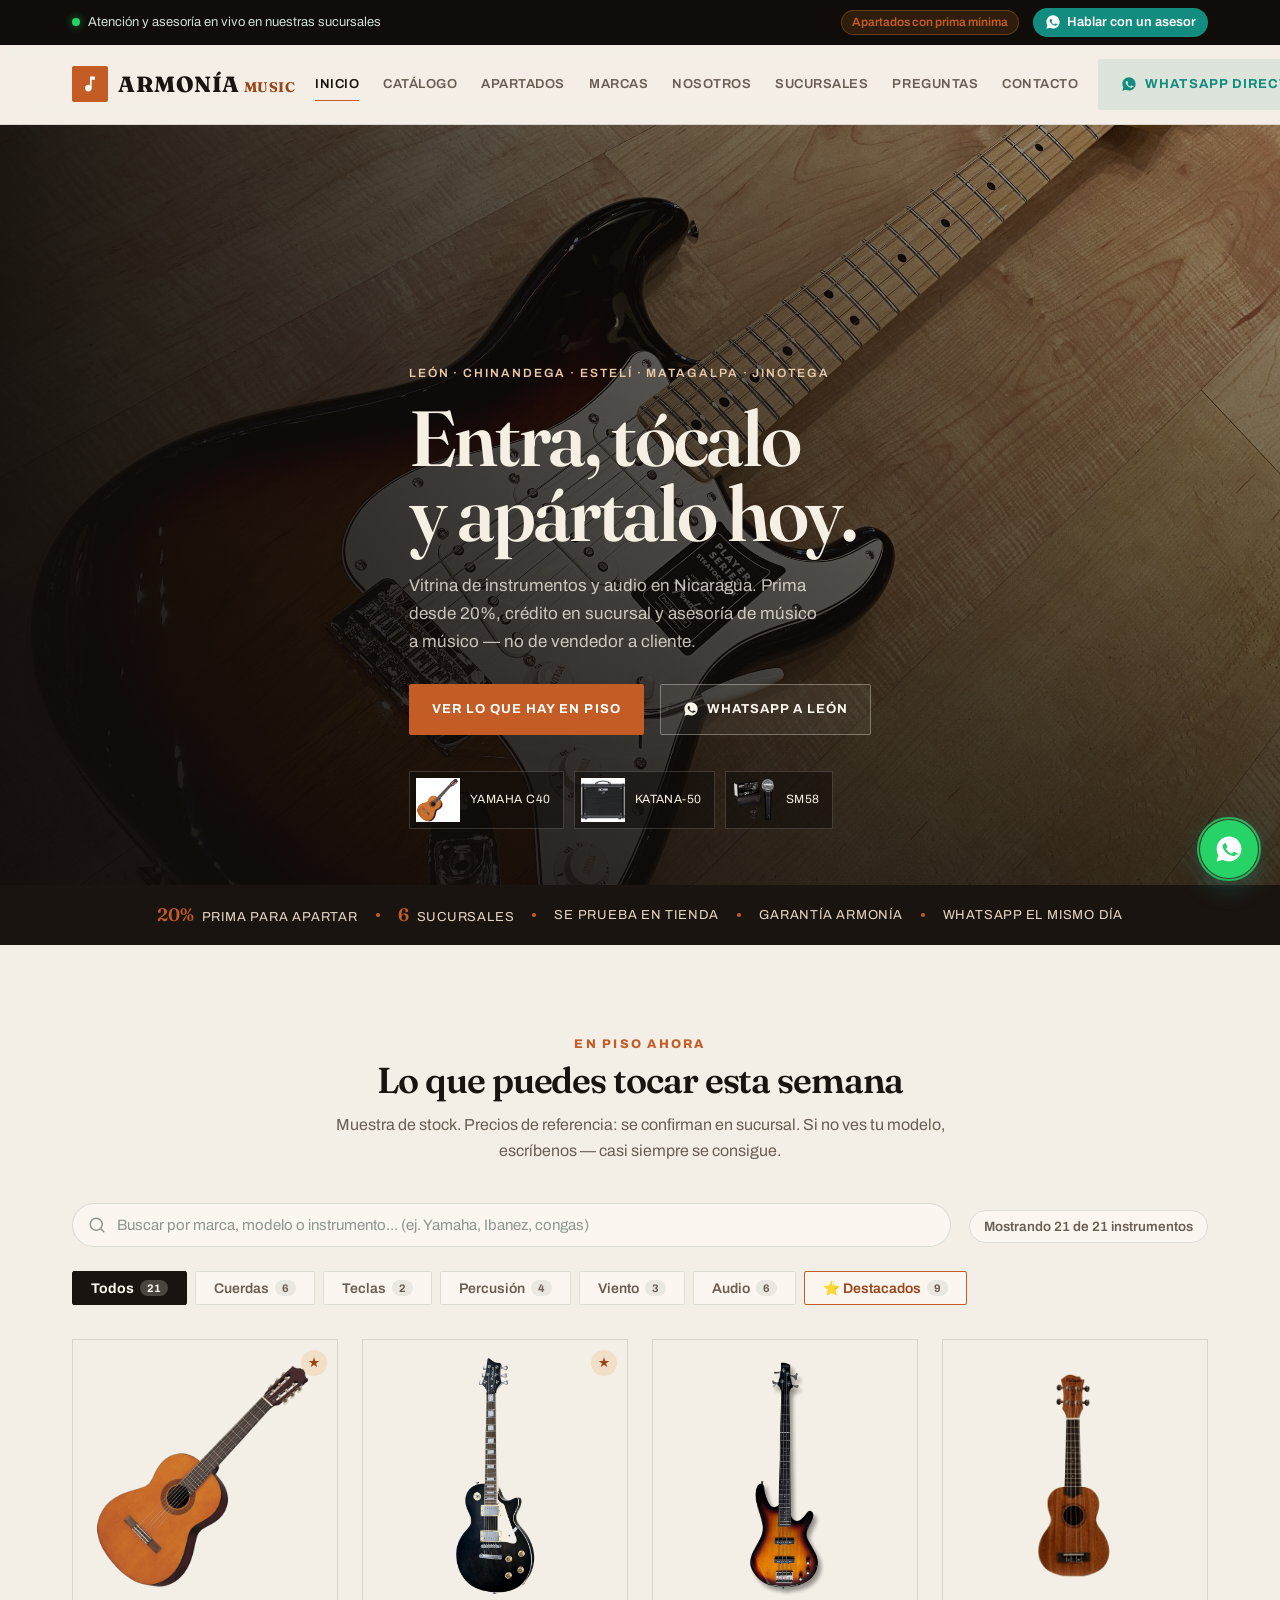
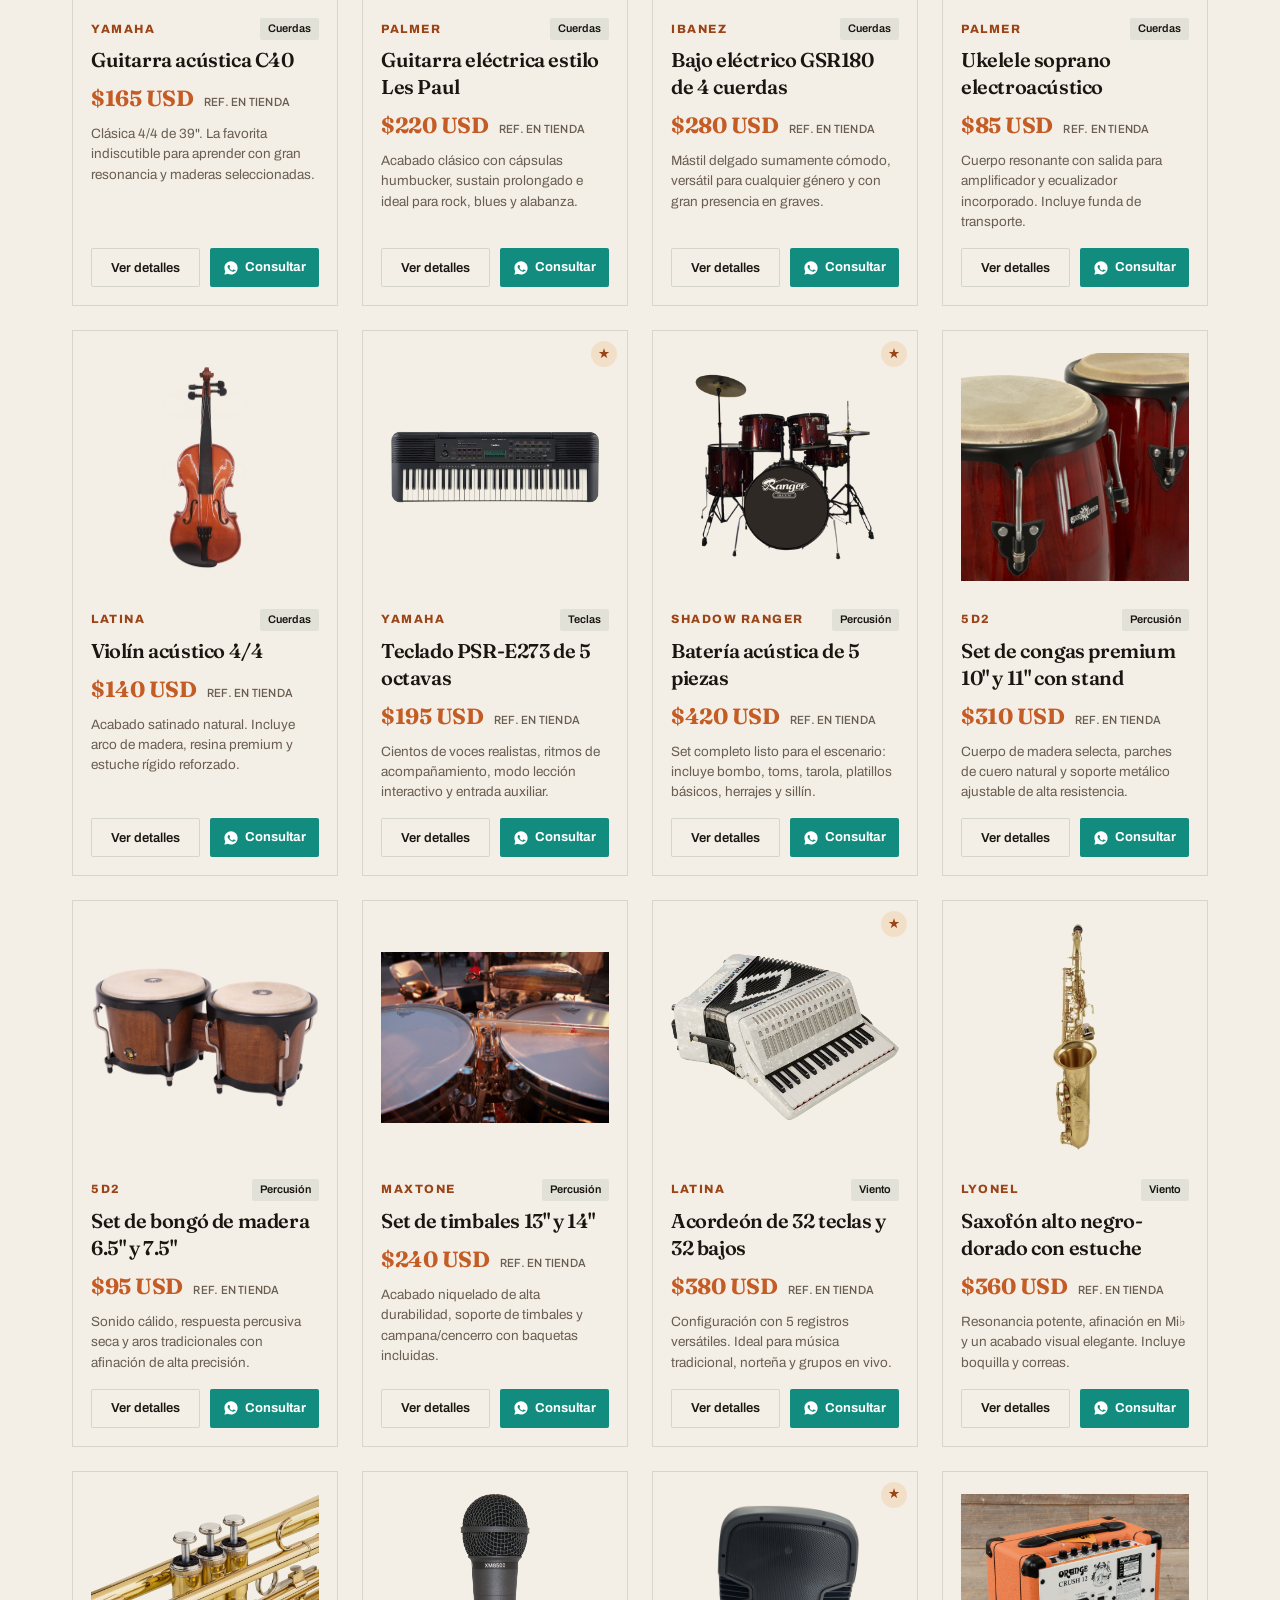
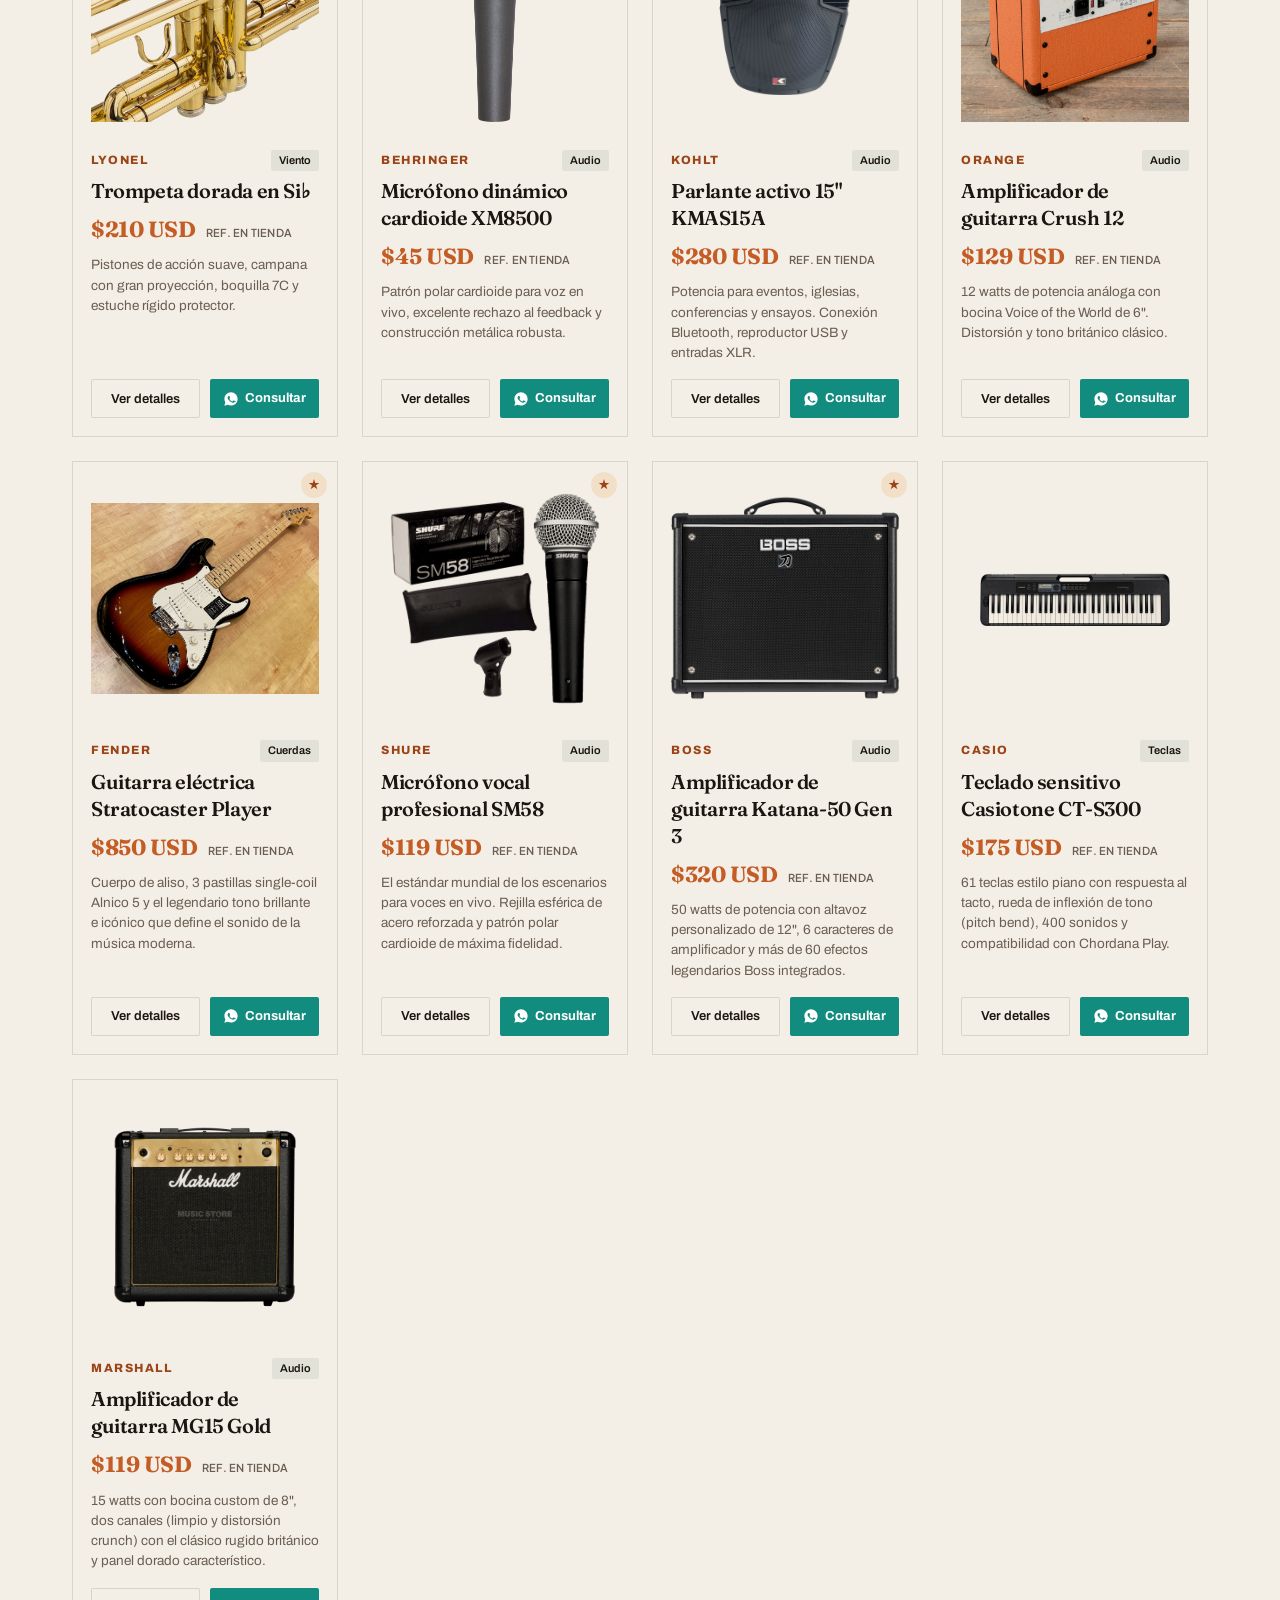
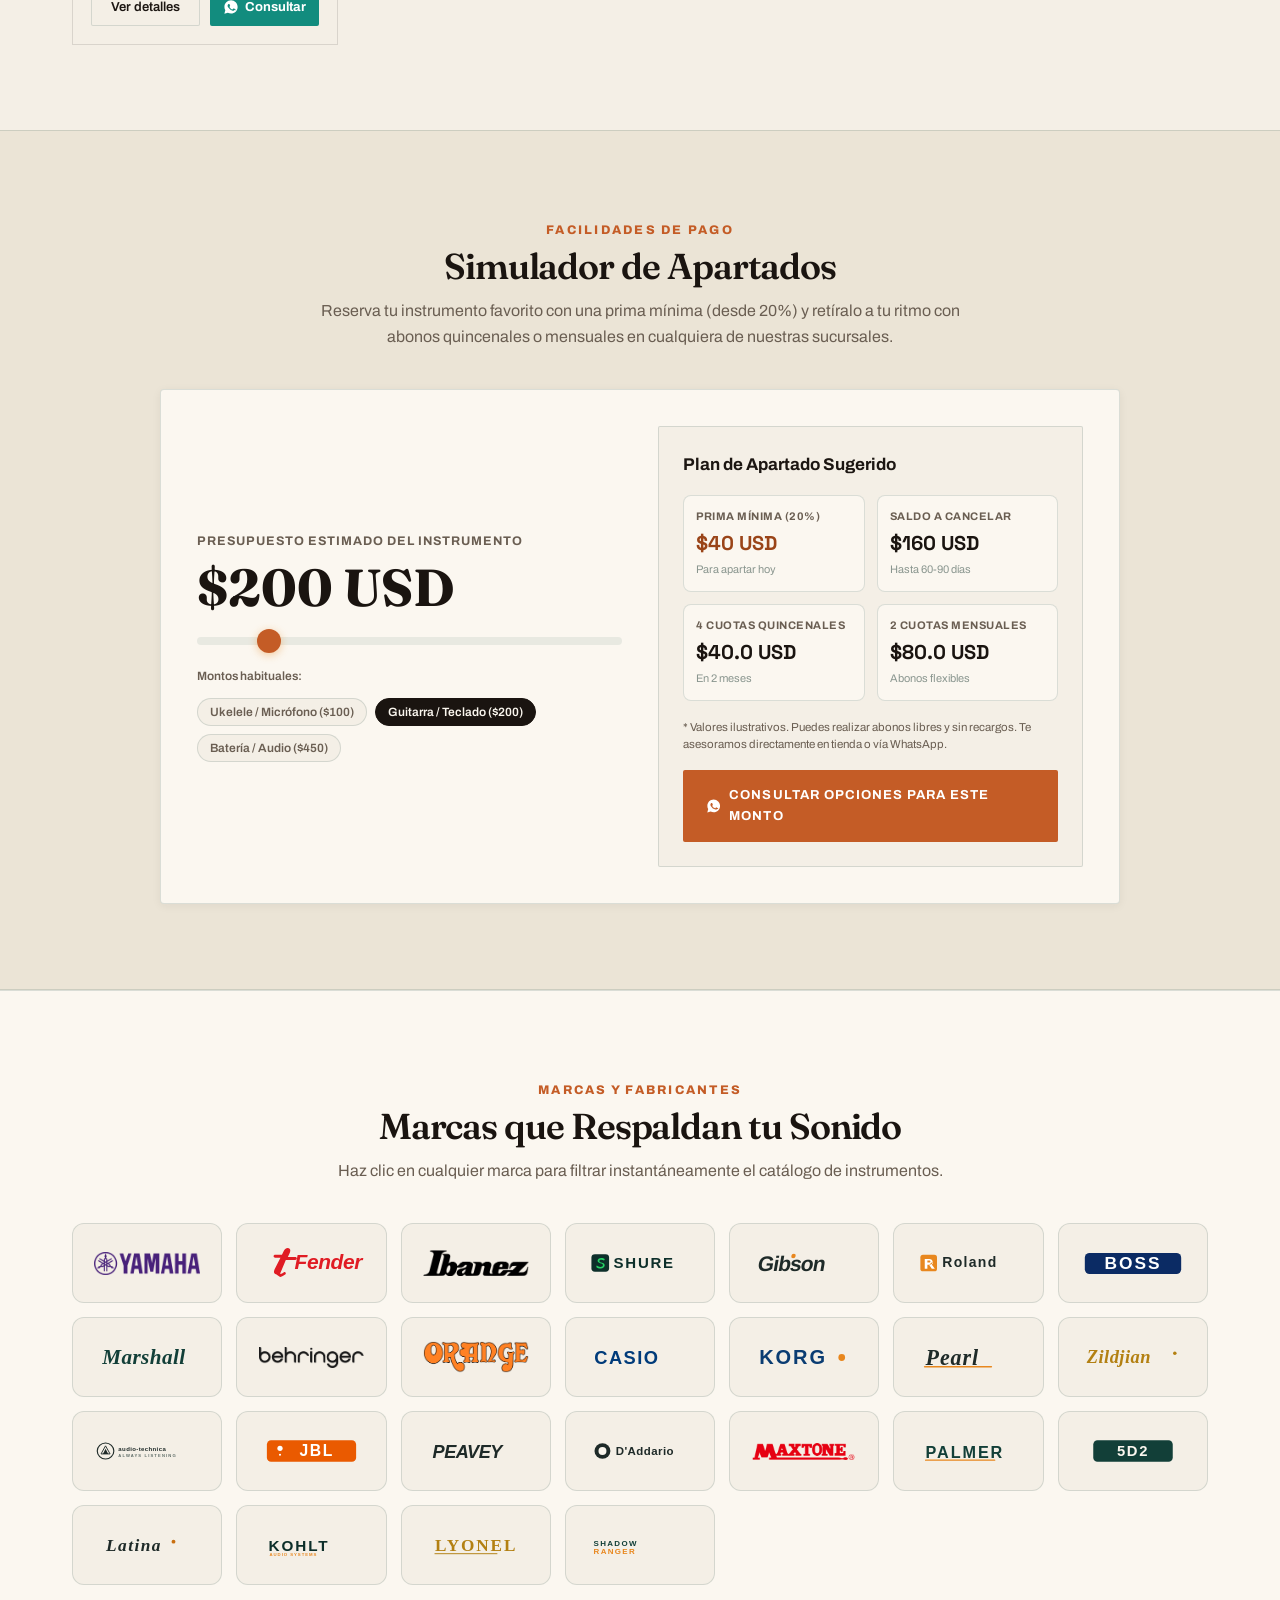
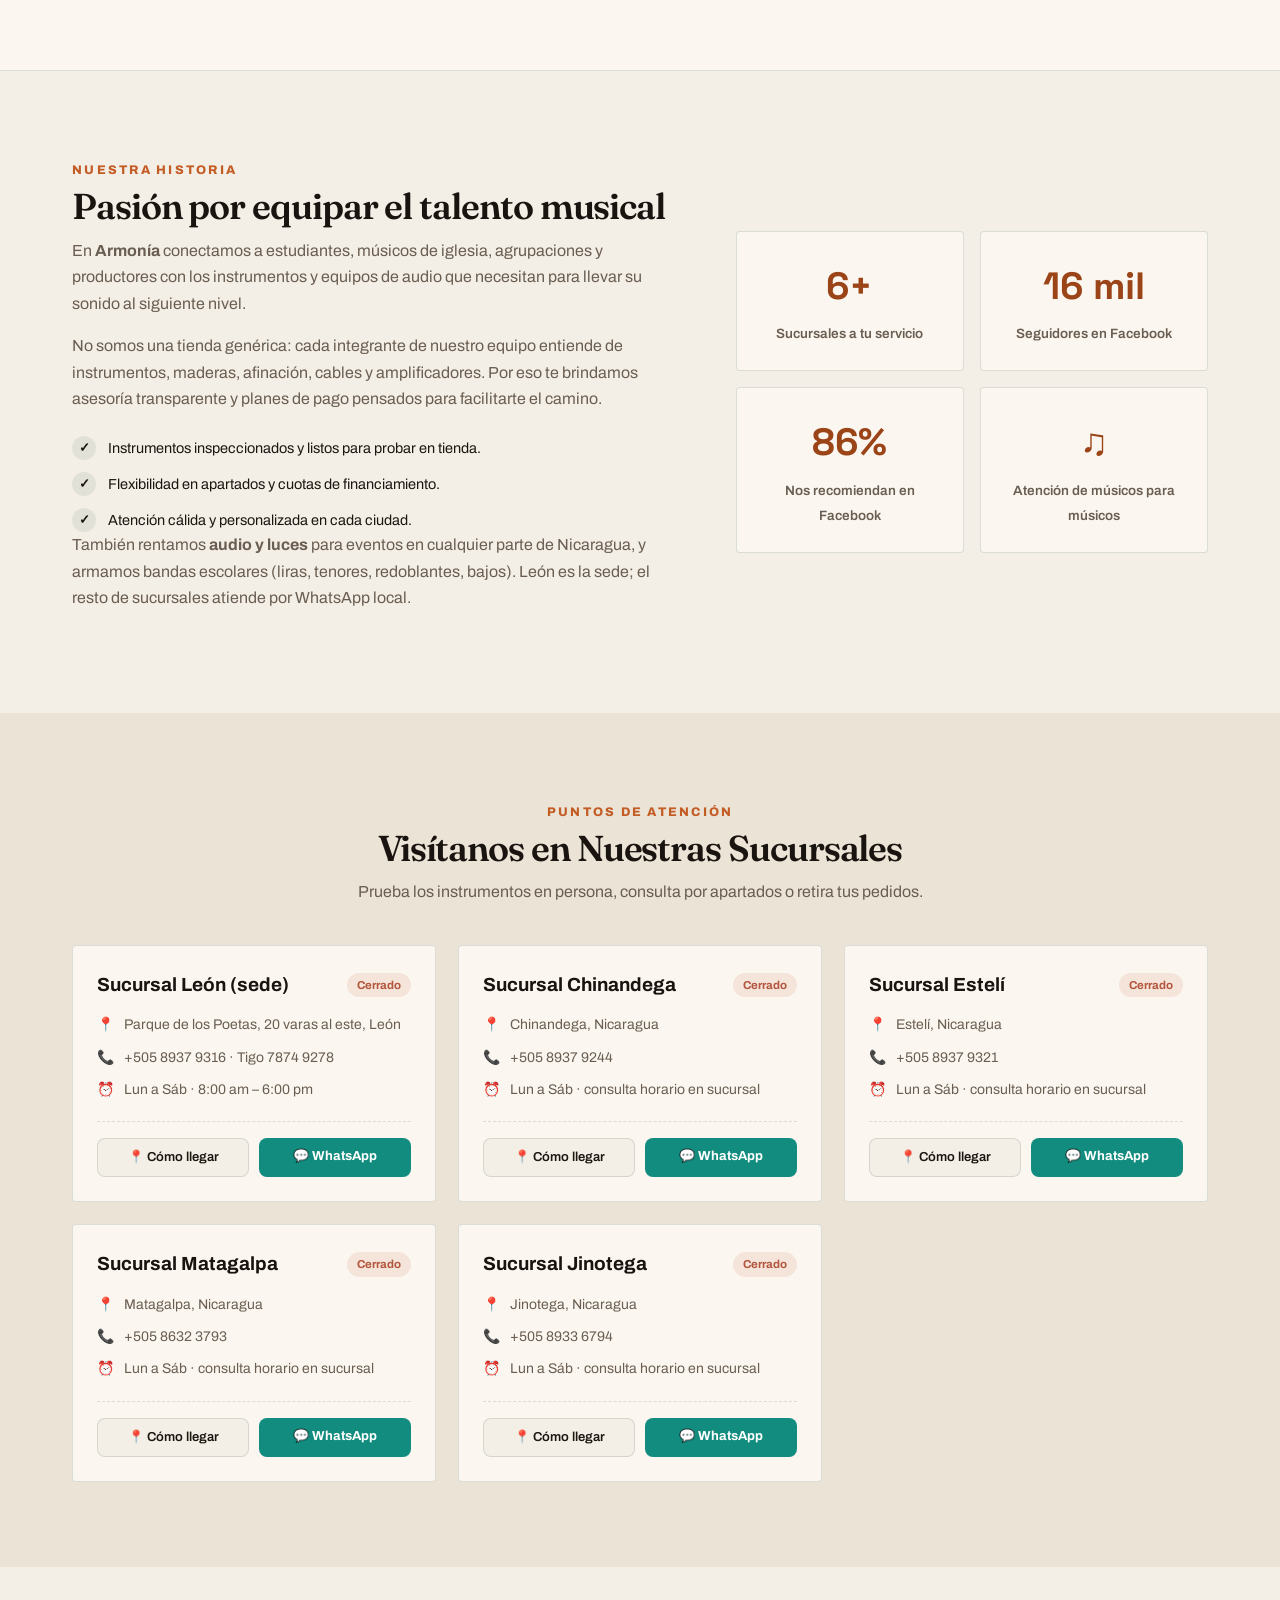
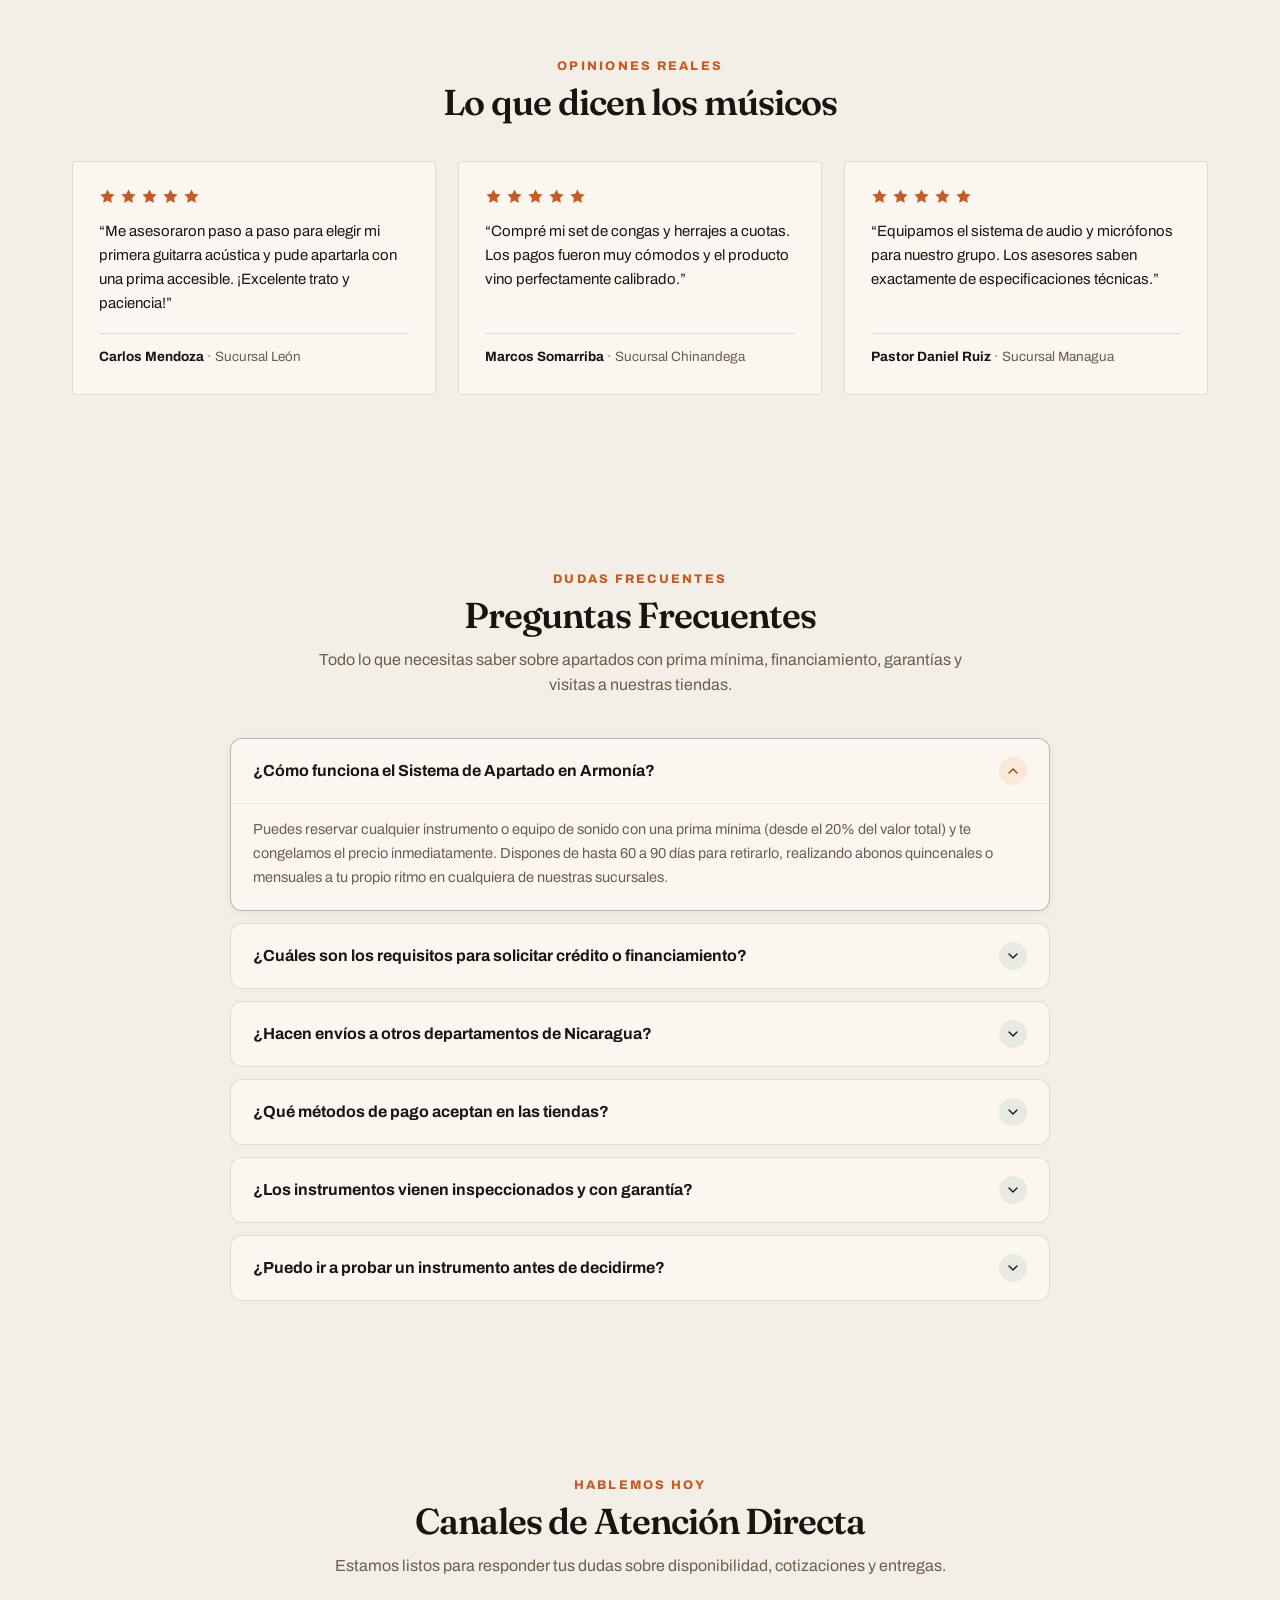
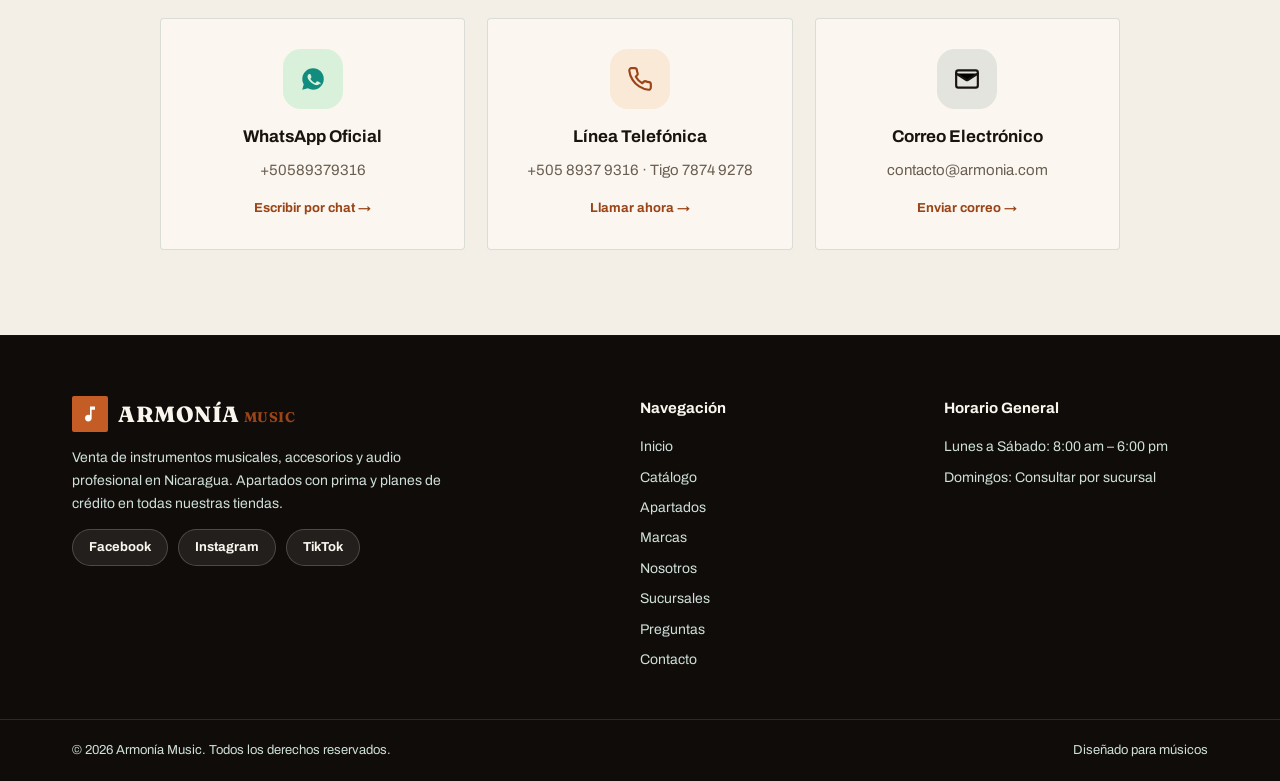
==== index-live-patched.html @ 9e787b52 "Add files via upload" ====
<!doctype html>
<html lang="es">
    <head>
        <meta charset="UTF-8" />
        <meta name="viewport" content="width=device-width, initial-scale=1.0" />
        <title>Armonía — Instrumentos Musicales & Audio Profesional</title>
        <meta
            name="description"
            content="Guitarras, bajos, teclados, percusión, viento y audio profesional en Nicaragua. Sistema de apartado con prima mínima y crédito en todas nuestras sucursales."
        />
        <meta property="og:title" content="Armonía — Instrumentos Musicales" />
        <meta
            property="og:description"
            content="Explora nuestro catálogo de instrumentos musicales. Visítanos en nuestras sucursales o consulta por WhatsApp."
        />
        <meta property="og:type" content="website" />
        <link rel="canonical" href="https://armoniamusic.github.io/armonia-web/" />
        <meta property="og:url" content="https://armoniamusic.github.io/armonia-web/" />
        <meta property="og:image" content="https://armoniamusic.github.io/armonia-web/fotos/og-armonia.jpg" />
        <meta name="twitter:card" content="summary_large_image" />
        <meta name="twitter:image" content="https://armoniamusic.github.io/armonia-web/fotos/og-armonia.jpg" />
        <script type="application/ld+json">
        {
            "@context": "https://schema.org",
            "@type": "MusicStore",
            "name": "Armonía Music",
            "description": "Instrumentos musicales y audio profesional en Nicaragua. Sistema de apartado con prima mínima y crédito en todas nuestras sucursales.",
            "telephone": "+505 8937 9316",
            "email": "contacto@armonia.com",
            "address": {
                "@type": "PostalAddress",
                "addressCountry": "NI"
            },
            "openingHours": "Mo-Sa 08:00-18:00",
            "areaServed": "Nicaragua"
        }
        </script>
        <link
            rel="icon"
            href="data:image/svg+xml,%3Csvg xmlns='http://www.w3.org/2000/svg' viewBox='0 0 64 64'%3E%3Crect width='64' height='64' rx='16' fill='%23123F38'/%3E%3Ccircle cx='32' cy='32' r='20' fill='%23E8871E' opacity='0.2'/%3E%3Cpath d='M26 44V23l14-4v19' stroke='%23E8871E' stroke-width='3' stroke-linecap='round' stroke-linejoin='round' fill='none'/%3E%3Ccircle cx='23' cy='44' r='4' fill='%23E8871E'/%3E%3Ccircle cx='37' cy='38' r='4' fill='%23E8871E'/%3E%3C/svg%3E"
        />
        <link rel="preconnect" href="https://fonts.googleapis.com" />
        <link rel="preconnect" href="https://fonts.gstatic.com" crossorigin />
        <link
            href="https://fonts.googleapis.com/css2?family=Fraunces:opsz,wght@9..144,500;9..144,600;9..144,700&family=Archivo:wght@400;500;600;700&family=Plus+Jakarta+Sans:wght@400;500;600;700;800&family=Space+Grotesk:wght@600;700&display=swap"
            rel="stylesheet"
        />
        <link rel="stylesheet" href="estilos.css?v=2.0" />
        <link rel="stylesheet" href="escaparate.css?v=2.0" />
    </head>
    <body>
        <!-- Barra superior informativa -->
        <aside class="sw-topbar">
            <div class="sw-topbar-inner">
                <div class="sw-topbar-pills">
                    <span class="sw-pulse-dot"></span>
                    <span
                        >Atención y asesoría en vivo en nuestras
                        sucursales</span
                    >
                </div>
                <div class="sw-topbar-actions">
                    <span class="sw-topbar-badge"
                        >Apartados con prima mínima</span
                    >
                    <a
                        class="sw-topbar-wa"
                        id="swTopWa"
                        href="#"
                        target="_blank"
                        rel="noopener"
                    >
                        <svg class="sw-ico" aria-hidden="true">
                            <use href="#i-wa"></use>
                        </svg>
                        <span>Hablar con un asesor</span>
                    </a>
                </div>
            </div>
        </aside>

        <!-- Encabezado principal sticky -->
        <header class="sw-header" id="swHeader">
            <div class="sw-header-inner">
                <a href="#inicio" class="sw-logo">
                    <span class="sw-logo-icon">
                        <svg viewBox="0 0 24 24" fill="currentColor">
                            <path
                                d="M12 3v10.55c-.59-.34-1.27-.55-2-.55-2.21 0-4 1.79-4 4s1.79 4 4 4 4-1.79 4-4V7h4V3h-6z"
                            />
                        </svg>
                    </span>
                    <span class="sw-logo-text"
                        >ARMONÍA<span class="sw-logo-sub">MUSIC</span></span
                    >
                </a>

                <nav class="sw-nav" id="swNav">
                    <a href="#inicio" class="sw-nav-link active">Inicio</a>
                    <a href="#catalogo" class="sw-nav-link">Catálogo</a>
                    <a href="#planes" class="sw-nav-link">Apartados</a>
                    <a href="#marcas" class="sw-nav-link">Marcas</a>
                    <a href="#nosotros" class="sw-nav-link">Nosotros</a>
                    <a href="#sucursales" class="sw-nav-link">Sucursales</a>
                    <a href="#faq" class="sw-nav-link">Preguntas</a>
                    <a href="#contacto" class="sw-nav-link">Contacto</a>
                </nav>

                <div class="sw-header-cta">
                    <a
                        class="sw-btn sw-btn-nav"
                        id="swHeaderWa"
                        href="#"
                        target="_blank"
                        rel="noopener"
                    >
                        <svg class="sw-ico" aria-hidden="true">
                            <use href="#i-wa"></use>
                        </svg>
                        <span>WhatsApp Directo</span>
                    </a>
                    <button
                        class="sw-burger"
                        id="swBurger"
                        aria-label="Abrir menú"
                        aria-expanded="false"
                    >
                        <span></span><span></span><span></span>
                    </button>
                </div>
            </div>
        </header>

        <main>
            <!-- Portada Principal (Hero) -->
            <section id="inicio" class="sw-hero">
                <div class="sw-hero-stage" aria-hidden="true">
                    <img
                        class="sw-hero-photo"
                        src="fotos/fender-stratocaster.jpg"
                        alt=""
                    />
                    <div class="sw-hero-veil"></div>
                </div>
                <div class="sw-container sw-hero-inner">
                    <div class="sw-hero-content">
                        <p class="sw-hero-kicker">
                            León · Chinandega · Managua · Estelí · Matagalpa ·
                            Masaya
                        </p>
                        <h1>Entra, tócalo<br />y apártalo hoy.</h1>
                        <p class="sw-hero-text">
                            Vitrina de instrumentos y audio en Nicaragua.
                            Prima desde 20%, crédito en sucursal y asesoría
                            de músico a músico — no de vendedor a cliente.
                        </p>
                        <div class="sw-hero-actions">
                            <a class="sw-btn sw-btn-primary" href="#catalogo">
                                <span>Ver lo que hay en piso</span>
                            </a>
                            <a
                                class="sw-btn sw-btn-ghost"
                                id="swHeroWa"
                                href="#"
                                target="_blank"
                                rel="noopener"
                            >
                                <svg class="sw-ico" aria-hidden="true">
                                    <use href="#i-wa"></use>
                                </svg>
                                <span>WhatsApp a León</span>
                            </a>
                        </div>
                        <div class="sw-hero-floor">
                            <a class="sw-floor-item" href="#catalogo">
                                <img src="fotos/yamaha-c40.jpg" alt="" />
                                <span>Yamaha C40</span>
                            </a>
                            <a class="sw-floor-item" href="#catalogo">
                                <img src="fotos/boss-katana-50.jpg" alt="" />
                                <span>Katana-50</span>
                            </a>
                            <a class="sw-floor-item" href="#catalogo">
                                <img src="fotos/shure-sm58.jpg" alt="" />
                                <span>SM58</span>
                            </a>
                        </div>
                    </div>
                </div>
            </section>

            <!-- Beneficios destacados -->
            <section class="sw-props-strip">
                <div class="sw-container sw-props-line">
                    <span><b>20%</b> prima para apartar</span>
                    <span class="sw-props-dot"></span>
                    <span><b>6</b> sucursales</span>
                    <span class="sw-props-dot"></span>
                    <span>Se prueba en tienda</span>
                    <span class="sw-props-dot"></span>
                    <span>Garantía Armonía</span>
                    <span class="sw-props-dot"></span>
                    <span>WhatsApp el mismo día</span>
                </div>
            </section>

            <!-- Catálogo de instrumentos -->
            <section id="catalogo" class="sw-section sw-catalog-section">
                <div class="sw-container">
                    <div class="sw-heading">
                        <span class="sw-eyebrow">En piso ahora</span>
                        <h2 class="sw-title">Lo que puedes tocar esta semana</h2>
                        <p class="sw-subtitle">
                            Muestra de stock. Precios de referencia: se confirman
                            en sucursal. Si no ves tu modelo, escríbenos — casi
                            siempre se consigue.
                        </p>
                    </div>

                    <!-- Barra de búsqueda y categorías -->
                    <div class="sw-catalog-toolbar">
                        <div class="sw-search-box">
                            <svg class="sw-search-icon" aria-hidden="true">
                                <use href="#i-search"></use>
                            </svg>
                            <input
                                type="search"
                                id="swSearch"
                                placeholder="Buscar por marca, modelo o instrumento... (ej. Yamaha, Ibanez, congas)"
                                aria-label="Buscar productos"
                            />
                            <button
                                id="swSearchClear"
                                class="sw-search-clear"
                                aria-label="Limpiar búsqueda"
                                style="display: none"
                            >
                                &times;
                            </button>
                        </div>
                        <div class="sw-catalog-meta">
                            <span id="swProductCount" class="sw-count-pill"
                                >Cargando instrumentos...</span
                            >
                        </div>
                    </div>

                    <nav
                        class="sw-familybar"
                        id="swFamilies"
                        aria-label="Familias de instrumentos"
                    ></nav>

                    <!-- Chip de filtros activos (marca) -->
                    <div
                        class="sw-active-filters"
                        id="swActiveFilters"
                        aria-live="polite"
                    ></div>

                    <!-- Grid de productos -->
                    <div class="sw-products" id="swProducts"></div>
                </div>
            </section>

            <!-- Simulador y Facilidades de Apartado & Crédito -->
            <section id="planes" class="sw-section sw-plans-section">
                <div class="sw-container">
                    <div class="sw-heading">
                        <span class="sw-eyebrow">Facilidades de pago</span>
                        <h2 class="sw-title">Simulador de Apartados</h2>
                        <p class="sw-subtitle">
                            Reserva tu instrumento favorito con una prima mínima (desde 20%) y retíralo a tu ritmo con abonos quincenales o mensuales en cualquiera de nuestras sucursales.
                        </p>
                    </div>

                    <div class="sw-simulator-card">
                        <div class="sw-sim-left">
                            <span class="sw-sim-tag">Presupuesto estimado del instrumento</span>
                            <div class="sw-sim-amount" id="swSimTotal">$200 USD</div>
                            <input
                                type="range"
                                id="swSimSlider"
                                class="sw-sim-slider"
                                min="60"
                                max="1000"
                                step="20"
                                value="200"
                                aria-label="Ajustar monto estimado del instrumento"
                            />
                            <div class="sw-sim-presets">
                                <span class="sw-presets-label">Montos habituales:</span>
                                <button type="button" class="sw-preset-chip" data-preset-price="100">Ukelele / Micrófono ($100)</button>
                                <button type="button" class="sw-preset-chip is-active" data-preset-price="200">Guitarra / Teclado ($200)</button>
                                <button type="button" class="sw-preset-chip" data-preset-price="450">Batería / Audio ($450)</button>
                            </div>
                        </div>

                        <div class="sw-sim-right">
                            <h3 class="sw-sim-breakdown-title">Plan de Apartado Sugerido</h3>
                            <div class="sw-sim-stats-grid">
                                <div class="sw-sim-stat">
                                    <span class="sw-sim-stat-label">Prima mínima (20%)</span>
                                    <strong class="sw-sim-stat-val text-mango" id="swSimPrima">$40 USD</strong>
                                    <span class="sw-sim-stat-sub">Para apartar hoy</span>
                                </div>
                                <div class="sw-sim-stat">
                                    <span class="sw-sim-stat-label">Saldo a cancelar</span>
                                    <strong class="sw-sim-stat-val" id="swSimSaldo">$160 USD</strong>
                                    <span class="sw-sim-stat-sub">Hasta 60-90 días</span>
                                </div>
                                <div class="sw-sim-stat">
                                    <span class="sw-sim-stat-label">4 Cuotas quincenales</span>
                                    <strong class="sw-sim-stat-val" id="swSimCuotaQ">$40.0 USD</strong>
                                    <span class="sw-sim-stat-sub">En 2 meses</span>
                                </div>
                                <div class="sw-sim-stat">
                                    <span class="sw-sim-stat-label">2 Cuotas mensuales</span>
                                    <strong class="sw-sim-stat-val" id="swSimCuotaM">$80.0 USD</strong>
                                    <span class="sw-sim-stat-sub">Abonos flexibles</span>
                                </div>
                            </div>
                            <p class="sw-sim-note">
                                * Valores ilustrativos. Puedes realizar abonos libres y sin recargos. Te asesoramos directamente en tienda o vía WhatsApp.
                            </p>
                            <a class="sw-btn sw-btn-primary sw-sim-btn-wa" id="swSimWa" href="#" target="_blank" rel="noopener">
                                <svg class="sw-ico" aria-hidden="true"><use href="#i-wa"></use></svg>
                                <span>Consultar opciones para este monto</span>
                            </a>
                        </div>
                    </div>
                </div>
            </section>

            <!-- Marcas Oficiales -->
            <section id="marcas" class="sw-section sw-brands-section">
                <div class="sw-container">
                    <div class="sw-heading">
                        <span class="sw-eyebrow">Marcas y fabricantes</span>
                        <h2 class="sw-title">Marcas que Respaldan tu Sonido</h2>
                        <p class="sw-subtitle">
                            Haz clic en cualquier marca para filtrar
                            instantáneamente el catálogo de instrumentos.
                        </p>
                    </div>
                    <div class="sw-brands" id="swBrands"></div>
                </div>
            </section>

            <!-- Quiénes somos & Respaldo -->
            <section id="nosotros" class="sw-section sw-about-section">
                <div class="sw-container">
                    <div class="sw-about-grid">
                        <div class="sw-about-text">
                            <span class="sw-eyebrow">Nuestra Historia</span>
                            <h2 class="sw-title" style="text-align: left">
                                Pasión por equipar el talento musical
                            </h2>
                            <p>
                                En <strong>Armonía</strong> conectamos a
                                estudiantes, músicos de iglesia, agrupaciones y
                                productores con los instrumentos y equipos de
                                audio que necesitan para llevar su sonido al
                                siguiente nivel.
                            </p>
                            <p>
                                No somos una tienda genérica: cada integrante de
                                nuestro equipo entiende de instrumentos,
                                maderas, afinación, cables y amplificadores. Por
                                eso te brindamos asesoría transparente y planes
                                de pago pensados para facilitarte el camino.
                            </p>
                            <div class="sw-about-features">
                                <div class="sw-af-item">
                                    <span class="sw-af-check">✓</span>
                                    <span
                                        >Instrumentos inspeccionados y listos
                                        para probar en tienda.</span
                                    >
                                </div>
                                <div class="sw-af-item">
                                    <span class="sw-af-check">✓</span>
                                    <span
                                        >Flexibilidad en apartados y cuotas de
                                        financiamiento.</span
                                    >
                                </div>
                                <div class="sw-af-item">
                                    <span class="sw-af-check">✓</span>
                                    <span
                                        >Atención cálida y personalizada en cada
                                        ciudad.</span
                                    >
                                </div>
                            </div>
                        </div>
                        <div class="sw-about-stats-grid">
                            <div class="sw-stat-card">
                                <span class="sw-stat-number">6+</span>
                                <span class="sw-stat-label"
                                    >Sucursales a tu servicio</span
                                >
                            </div>
                            <div class="sw-stat-card">
                                <span class="sw-stat-number">16 mil</span>
                                <span class="sw-stat-label"
                                    >Seguidores en Facebook</span
                                >
                            </div>
                            <div class="sw-stat-card">
                                <span class="sw-stat-number">86%</span>
                                <span class="sw-stat-label"
                                    >Nos recomiendan en Facebook</span
                                >
                            </div>
                            <div class="sw-stat-card">
                                <span class="sw-stat-number">♫</span>
                                <span class="sw-stat-label"
                                    >Atención de músicos para músicos</span
                                >
                            </div>
                        </div>
                    </div>
                </div>
            </section>

            <!-- Sucursales y ubicaciones -->
            <section id="sucursales" class="sw-section sw-branches-section">
                <div class="sw-container">
                    <div class="sw-heading">
                        <span class="sw-eyebrow">Puntos de atención</span>
                        <h2 class="sw-title">
                            Visítanos en Nuestras Sucursales
                        </h2>
                        <p class="sw-subtitle">
                            Prueba los instrumentos en persona, consulta por
                            apartados o retira tus pedidos.
                        </p>
                    </div>
                    <div class="sw-branches" id="swBranches"></div>
                </div>
            </section>

            <!-- Testimonios de clientes -->
            <section class="sw-section sw-reviews-section">
                <div class="sw-container">
                    <div class="sw-heading">
                        <span class="sw-eyebrow">Opiniones reales</span>
                        <h2 class="sw-title">Lo que dicen los músicos</h2>
                    </div>
                    <div class="sw-reviews" id="swReviews"></div>
                </div>
            </section>

            <!-- Preguntas Frecuentes -->
            <section id="faq" class="sw-section sw-faq-section">
                <div class="sw-container">
                    <div class="sw-heading">
                        <span class="sw-eyebrow">Dudas frecuentes</span>
                        <h2 class="sw-title">Preguntas Frecuentes</h2>
                        <p class="sw-subtitle">
                            Todo lo que necesitas saber sobre apartados con prima mínima, financiamiento, garantías y visitas a nuestras tiendas.
                        </p>
                    </div>
                    <div class="sw-faq-container" id="swFaqList">
                        <!-- Inyectado dinámicamente por app.js -->
                    </div>
                </div>
            </section>

            <!-- Canales de contacto -->
            <section id="contacto" class="sw-section sw-contact-section">
                <div class="sw-container">
                    <div class="sw-heading">
                        <span class="sw-eyebrow">Hablemos hoy</span>
                        <h2 class="sw-title">Canales de Atención Directa</h2>
                        <p class="sw-subtitle">
                            Estamos listos para responder tus dudas sobre
                            disponibilidad, cotizaciones y entregas.
                        </p>
                    </div>
                    <div class="sw-contact-grid">
                        <a
                            class="sw-contact-card"
                            id="swContactWa"
                            href="#"
                            target="_blank"
                            rel="noopener"
                        >
                            <div class="sw-contact-icon sw-ico-wa-bg">
                                <svg class="sw-ico-lg" aria-hidden="true">
                                    <use href="#i-wa"></use>
                                </svg>
                            </div>
                            <strong>WhatsApp Oficial</strong>
                            <span id="swContactWaNum">+505 0000 0000</span>
                            <span class="sw-contact-btn"
                                >Escribir por chat &rarr;</span
                            >
                        </a>

                        <a class="sw-contact-card" id="swContactTel" href="#">
                            <div class="sw-contact-icon sw-ico-tel-bg">
                                <svg class="sw-ico-lg" aria-hidden="true">
                                    <use href="#i-phone"></use>
                                </svg>
                            </div>
                            <strong>Línea Telefónica</strong>
                            <span id="swContactTelNum">+505 0000 0000</span>
                            <span class="sw-contact-btn"
                                >Llamar ahora &rarr;</span
                            >
                        </a>

                        <a class="sw-contact-card" id="swContactMail" href="#">
                            <div class="sw-contact-icon sw-ico-mail-bg">
                                <svg class="sw-ico-lg" aria-hidden="true">
                                    <use href="#i-mail"></use>
                                </svg>
                            </div>
                            <strong>Correo Electrónico</strong>
                            <span id="swContactMailTxt"
                                >contacto@armonia.com</span
                            >
                            <span class="sw-contact-btn"
                                >Enviar correo &rarr;</span
                            >
                        </a>
                    </div>
                </div>
            </section>
        </main>

        <!-- Modal de Detalle de Producto -->
        <div
            class="sw-modal"
            id="swModal"
            aria-hidden="true"
            role="dialog"
            aria-labelledby="swModalTitle"
        >
            <div class="sw-modal-backdrop" id="swModalBackdrop"></div>
            <div class="sw-modal-box">
                <button
                    class="sw-modal-close"
                    id="swModalClose"
                    aria-label="Cerrar ventana"
                >
                    &times;
                </button>
                <div class="sw-modal-body" id="swModalBody">
                    <!-- Inyectado dinámicamente -->
                </div>
            </div>
        </div>

        <!-- Pie de página -->
        <footer class="sw-footer">
            <div class="sw-container sw-footer-inner">
                <div class="sw-footer-brand">
                    <a href="#inicio" class="sw-logo">
                        <span class="sw-logo-icon">
                            <svg viewBox="0 0 24 24" fill="currentColor">
                                <path
                                    d="M12 3v10.55c-.59-.34-1.27-.55-2-.55-2.21 0-4 1.79-4 4s1.79 4 4 4 4-1.79 4-4V7h4V3h-6z"
                                />
                            </svg>
                        </span>
                        <span class="sw-logo-text"
                            >ARMONÍA<span class="sw-logo-sub">MUSIC</span></span
                        >
                    </a>
                    <p class="sw-footer-desc">
                        Venta de instrumentos musicales, accesorios y audio
                        profesional en Nicaragua. Apartados con prima y planes
                        de crédito en todas nuestras tiendas.
                    </p>
                    <div class="sw-footer-social">
                        <a
                            href="https://www.facebook.com/armoniamusicleon"
                            target="_blank"
                            rel="noopener"
                            >Facebook</a
                        >
                        <a
                            href="https://www.instagram.com/armoniamusic/"
                            target="_blank"
                            rel="noopener"
                            >Instagram</a
                        >
                    </div>
                </div>

                <div class="sw-footer-nav">
                    <h4>Navegación</h4>
                    <a href="#inicio">Inicio</a>
                    <a href="#catalogo">Catálogo</a>
                    <a href="#planes">Apartados</a>
                    <a href="#marcas">Marcas</a>
                    <a href="#nosotros">Nosotros</a>
                    <a href="#sucursales">Sucursales</a>
                    <a href="#faq">Preguntas</a>
                    <a href="#contacto">Contacto</a>
                </div>

                <div class="sw-footer-hours">
                    <h4>Horario General</h4>
                    <p>Lunes a Sábado: 8:00 am – 6:00 pm</p>
                    <p>Domingos: Consultar por sucursal</p>
                </div>
            </div>
            <div class="sw-footer-bottom">
                <div class="sw-container sw-footer-bottom-inner">
                    <p>
                        &copy; <span id="swYear"></span> Armonía Music. Todos
                        los derechos reservados.
                    </p>
                    <p class="sw-footer-credit">Diseñado para músicos</p>
                </div>
            </div>
        </footer>

        <!-- Widget Flotante de WhatsApp tipo Concierge -->
        <div class="sw-wa-widget" id="swWaWidget">
            <div class="sw-wa-popup" id="swWaPopup">
                <div class="sw-wa-popup-header">
                    <div class="sw-wa-avatar">
                        <span>♫</span>
                        <span class="sw-wa-status-dot"></span>
                    </div>
                    <div class="sw-wa-header-info">
                        <strong>Asesoría Armonía</strong>
                        <span>En línea · Respondemos en minutos</span>
                    </div>
                    <button
                        class="sw-wa-popup-close"
                        id="swWaPopupClose"
                        aria-label="Cerrar chat"
                    >
                        &times;
                    </button>
                </div>
                <div class="sw-wa-popup-body">
                    <p class="sw-wa-msg">
                        ¡Hola! 🎸 ¿Buscas un instrumento o quieres consultar
                        disponibilidad y cuotas de apartado?
                    </p>
                    <div class="sw-wa-quick-options">
                        <a
                            class="sw-wa-opt"
                            id="swWaOptCat"
                            href="#"
                            target="_blank"
                            rel="noopener"
                        >
                            <span>🔎</span> Consultar disponibilidad de un
                            producto
                        </a>
                        <a
                            class="sw-wa-opt"
                            id="swWaOptCred"
                            href="#"
                            target="_blank"
                            rel="noopener"
                        >
                            <span>💳</span> Información de créditos y apartados
                        </a>
                        <a
                            class="sw-wa-opt"
                            id="swWaOptBranch"
                            href="#"
                            target="_blank"
                            rel="noopener"
                        >
                            <span>📍</span> Hablar con la sucursal más cercana
                        </a>
                    </div>
                </div>
            </div>

            <button
                class="sw-float-wa"
                id="swFloatWa"
                aria-label="Abrir chat de WhatsApp"
            >
                <svg class="sw-ico-wa" viewBox="0 0 24 24" aria-hidden="true">
                    <path
                        fill="currentColor"
                        d="M12.04 2c-5.46 0-9.91 4.45-9.91 9.91 0 1.75.46 3.45 1.32 4.95L2.05 22l5.25-1.38c1.45.79 3.08 1.21 4.74 1.21 5.46 0 9.91-4.45 9.91-9.91 0-2.65-1.03-5.14-2.9-7.01A9.82 9.82 0 0 0 12.04 2zm5.8 14.28c-.24.69-1.4 1.27-1.93 1.35-.49.07-1.12.1-3.26-.79-2.73-1.14-4.5-3.89-4.63-4.07-.13-.18-1.1-1.46-1.1-2.79 0-1.32.7-1.98.95-2.24.25-.26.54-.33.72-.33.18 0 .36 0 .52.01.17.01.39-.06.61.46.23.54.78 1.9.85 2.04.07.14.12.31.02.5-.1.19-.15.31-.3.49-.15.18-.32.4-.46.54-.15.15-.31.31-.13.62.18.31.78 1.28 1.68 2.07 1.15 1.03 2.12 1.35 2.43 1.5.31.15.49.13.67-.08.18-.21.78-.9.99-1.22.21-.31.42-.26.71-.15.29.11 1.84.87 2.16 1.03.32.16.53.24.61.37.08.14.08.79-.16 1.48z"
                    />
                </svg>
                <span class="sw-float-pulse"></span>
            </button>
        </div>

        <!-- Símbolos SVG Reutilizables -->
        <svg
            width="0"
            height="0"
            style="position: absolute; display: none"
            aria-hidden="true"
        >
            <defs>
                <symbol id="i-wa" viewBox="0 0 24 24">
                    <path
                        fill="currentColor"
                        d="M12.04 2c-5.46 0-9.91 4.45-9.91 9.91 0 1.75.46 3.45 1.32 4.95L2.05 22l5.25-1.38c1.45.79 3.08 1.21 4.74 1.21 5.46 0 9.91-4.45 9.91-9.91 0-2.65-1.03-5.14-2.9-7.01A9.82 9.82 0 0 0 12.04 2zm5.8 14.28c-.24.69-1.4 1.27-1.93 1.35-.49.07-1.12.1-3.26-.79-2.73-1.14-4.5-3.89-4.63-4.07-.13-.18-1.1-1.46-1.1-2.79 0-1.32.7-1.98.95-2.24.25-.26.54-.33.72-.33.18 0 .36 0 .52.01.17.01.39-.06.61.46.23.54.78 1.9.85 2.04.07.14.12.31.02.5-.1.19-.15.31-.3.49-.15.18-.32.4-.46.54-.15.15-.31.31-.13.62.18.31.78 1.28 1.68 2.07 1.15 1.03 2.12 1.35 2.43 1.5.31.15.49.13.67-.08.18-.21.78-.9.99-1.22.21-.31.42-.26.71-.15.29.11 1.84.87 2.16 1.03.32.16.53.24.61.37.08.14.08.79-.16 1.48z"
                    />
                </symbol>
                <symbol id="i-tag" viewBox="0 0 24 24">
                    <path
                        fill="none"
                        stroke="currentColor"
                        stroke-width="2"
                        stroke-linecap="round"
                        stroke-linejoin="round"
                        d="M20.59 13.41l-7.17 7.17a2 2 0 0 1-2.83 0L2 12V2h10l8.59 8.59a2 2 0 0 1 0 2.82zM7 7h.01"
                    />
                </symbol>
                <symbol id="i-percent" viewBox="0 0 24 24">
                    <circle
                        cx="12"
                        cy="12"
                        r="9"
                        fill="none"
                        stroke="currentColor"
                        stroke-width="2"
                    />
                    <path
                        stroke="currentColor"
                        stroke-width="2"
                        stroke-linecap="round"
                        d="m9 15 6-6"
                    />
                    <circle cx="9.5" cy="9.5" r="1.2" fill="currentColor" />
                    <circle cx="14.5" cy="14.5" r="1.2" fill="currentColor" />
                </symbol>
                <symbol id="i-shield" viewBox="0 0 24 24">
                    <path
                        fill="none"
                        stroke="currentColor"
                        stroke-width="2"
                        stroke-linecap="round"
                        stroke-linejoin="round"
                        d="M12 22s8-4 8-10V5l-8-3-8 3v7c0 6 8 10 8 10z"
                    />
                </symbol>
                <symbol id="i-search" viewBox="0 0 24 24">
                    <circle
                        cx="11"
                        cy="11"
                        r="8"
                        fill="none"
                        stroke="currentColor"
                        stroke-width="2"
                    />
                    <path
                        stroke="currentColor"
                        stroke-width="2"
                        stroke-linecap="round"
                        d="m21 21-4.35-4.35"
                    />
                </symbol>
                <symbol id="i-phone" viewBox="0 0 24 24">
                    <path
                        fill="none"
                        stroke="currentColor"
                        stroke-width="2"
                        stroke-linecap="round"
                        stroke-linejoin="round"
                        d="M22 16.92v3a2 2 0 0 1-2.18 2 19.79 19.79 0 0 1-8.63-3.07 19.5 19.5 0 0 1-6-6 19.79 19.79 0 0 1-3.07-8.67A2 2 0 0 1 4.11 2h3a2 2 0 0 1 2 1.72 12.84 12.84 0 0 0 .7 2.81 2 2 0 0 1-.45 2.11L8.09 9.91a16 16 0 0 0 6 6l1.27-1.27a2 2 0 0 1 2.11-.45 12.84 12.84 0 0 0 2.81.7A2 2 0 0 1 22 16.92z"
                    />
                </symbol>
                <symbol id="i-mail" viewBox="0 0 24 24">
                    <rect
                        width="20"
                        height="16"
                        x="2"
                        y="4"
                        rx="2"
                        fill="none"
                        stroke="currentColor"
                        stroke-width="2"
                    />
                    <path
                        stroke="currentColor"
                        stroke-width="2"
                        stroke-linecap="round"
                        stroke-linejoin="round"
                        d="m22 7-8.97 5.7a1.94 1.94 0 0 1-2.06 0L2 7"
                    />
                </symbol>
                <symbol id="i-arrow-down" viewBox="0 0 24 24">
                    <path
                        stroke="currentColor"
                        stroke-width="2.5"
                        stroke-linecap="round"
                        stroke-linejoin="round"
                        fill="none"
                        d="M12 5v14M19 12l-7 7-7-7"
                    />
                </symbol>
                <symbol id="i-share" viewBox="0 0 24 24">
                    <path
                        fill="none"
                        stroke="currentColor"
                        stroke-width="2"
                        stroke-linecap="round"
                        stroke-linejoin="round"
                        d="M4 12v8a2 2 0 0 0 2 2h12a2 2 0 0 0 2-2v-8m-4-6-4-4-4 4m4-4v13"
                    />
                </symbol>
                <symbol id="i-chevron-down" viewBox="0 0 24 24">
                    <path
                        fill="none"
                        stroke="currentColor"
                        stroke-width="2"
                        stroke-linecap="round"
                        stroke-linejoin="round"
                        d="m6 9 6 6 6-6"
                    />
                </symbol>
            </defs>
        </svg>

        <script src="app.js?v=2.0"></script>
        <script src="datos-reales.js?v=2.2"></script>
    </body>
</html>
---- estilos.css ----
/* ============================================================
   ARMONIA MUSIC — Sitio web público (sitio-web/estilos.css)
   Paleta: SELVA SONORA
   Arena #FAF6EE · Pino profundo #123F38 · Mango #E8871E
   Regla 60-30-10 · Sin glows · Acento solo en acciones
   ============================================================ */

:root {
    /* Neutros cálidos (60%) */
    --bg-main: #faf6ee;
    --bg-alt: #f3ede1;
    --bg-card: #ffffff;
    --bg-deep: #123f38;
    --bg-deeper: #0d2f2a;

    /* Tinta (30%) */
    --ink: #1e2a28;
    --ink-muted: #5c6b66;
    --ink-subtle: #8a968f;

    /* Acento mango (10%) */
    --mango: #e8871e;
    --mango-dark: #c96f10;
    --mango-tint: rgba(232, 135, 30, 0.12);

    /* Verde pino translúcido */
    --pine-soft: rgba(18, 63, 56, 0.08);
    --border: rgba(18, 63, 56, 0.14);
    --border-strong: rgba(18, 63, 56, 0.28);

    /* WhatsApp */
    --wa-green: #25d366;
    --wa-dark: #128c7e;

    --radius-sm: 8px;
    --radius-md: 14px;
    --radius-lg: 20px;
    --shadow-sm: 0 2px 10px rgba(30, 42, 40, 0.06);
    --shadow-md: 0 14px 34px rgba(30, 42, 40, 0.12);
    --transition: all 0.22s cubic-bezier(0.16, 1, 0.3, 1);
}

* {
    margin: 0;
    padding: 0;
    box-sizing: border-box;
}

html {
    scroll-behavior: smooth;
    scroll-padding-top: 84px;
}

body {
    font-family:
        "Plus Jakarta Sans",
        -apple-system,
        BlinkMacSystemFont,
        "Segoe UI",
        Roboto,
        sans-serif;
    background-color: var(--bg-main);
    color: var(--ink);
    line-height: 1.6;
    overflow-x: hidden;
    -webkit-font-smoothing: antialiased;
}

::selection {
    background: var(--mango-tint);
    color: var(--ink);
}

img {
    max-width: 100%;
    height: auto;
    display: block;
}

a {
    color: inherit;
    text-decoration: none;
    transition: var(--transition);
}

:focus-visible {
    outline: 2px solid var(--mango);
    outline-offset: 2px;
}

.sw-container {
    max-width: 1180px;
    margin: 0 auto;
    padding: 0 22px;
}

/* ---------- Topbar ---------- */
.sw-topbar {
    background: var(--bg-deeper);
    font-size: 13px;
    color: #cfe0d9;
}

.sw-topbar-inner {
    max-width: 1180px;
    margin: 0 auto;
    padding: 8px 22px;
    display: flex;
    align-items: center;
    justify-content: space-between;
    gap: 14px;
    flex-wrap: wrap;
}

.sw-topbar-pills {
    display: inline-flex;
    align-items: center;
    gap: 8px;
}

.sw-pulse-dot {
    width: 8px;
    height: 8px;
    border-radius: 50%;
    background: var(--wa-green);
    box-shadow: 0 0 8px rgba(37, 211, 102, 0.7);
    animation: swPulse 2s infinite;
}

@keyframes swPulse {
    0% {
        transform: scale(0.95);
        box-shadow: 0 0 0 0 rgba(37, 211, 102, 0.5);
    }
    70% {
        transform: scale(1);
        box-shadow: 0 0 0 7px rgba(37, 211, 102, 0);
    }
    100% {
        transform: scale(0.95);
        box-shadow: 0 0 0 0 rgba(37, 211, 102, 0);
    }
}

.sw-topbar-actions {
    display: flex;
    align-items: center;
    gap: 14px;
}

.sw-topbar-badge {
    color: var(--mango);
    background: rgba(232, 135, 30, 0.14);
    padding: 2px 10px;
    border-radius: 999px;
    font-weight: 600;
    font-size: 12px;
    border: 1px solid rgba(232, 135, 30, 0.3);
}

.sw-topbar-wa {
    display: inline-flex;
    align-items: center;
    gap: 6px;
    color: #ffffff;
    background: var(--wa-dark);
    padding: 4px 12px;
    border-radius: 999px;
    font-weight: 600;
}

.sw-topbar-wa:hover {
    background: var(--wa-green);
    color: #0d2f2a;
}

/* ---------- Header Sticky ---------- */
.sw-header {
    position: sticky;
    top: 0;
    z-index: 90;
    background: rgba(250, 246, 238, 0.92);
    backdrop-filter: blur(12px);
    -webkit-backdrop-filter: blur(12px);
    border-bottom: 1px solid var(--border);
    transition: var(--transition);
}

.sw-header-inner {
    max-width: 1180px;
    margin: 0 auto;
    padding: 14px 22px;
    display: flex;
    align-items: center;
    justify-content: space-between;
    gap: 20px;
}

.sw-logo {
    display: flex;
    align-items: center;
    gap: 10px;
    font-family: "Space Grotesk", sans-serif;
    font-size: 22px;
    font-weight: 800;
    letter-spacing: 0.5px;
    color: var(--bg-deep);
}

.sw-logo-icon {
    width: 36px;
    height: 36px;
    background: var(--mango);
    border-radius: 10px;
    display: flex;
    align-items: center;
    justify-content: center;
    color: #ffffff;
}

.sw-logo-icon svg {
    width: 20px;
    height: 20px;
}

.sw-logo-sub {
    color: var(--mango-dark);
    font-size: 14px;
    font-weight: 700;
    margin-left: 4px;
}

.sw-nav {
    display: flex;
    align-items: center;
    gap: 24px;
}

.sw-nav-link {
    color: var(--ink-muted);
    font-size: 14.5px;
    font-weight: 600;
    padding: 6px 0;
    position: relative;
}

.sw-nav-link:hover,
.sw-nav-link.active {
    color: var(--bg-deep);
}

.sw-nav-link::after {
    content: "";
    position: absolute;
    bottom: 0;
    left: 0;
    width: 0;
    height: 2px;
    background: var(--mango);
    transition: width 0.2s ease;
}

.sw-nav-link.active::after,
.sw-nav-link:hover::after {
    width: 100%;
}

.sw-header-cta {
    display: flex;
    align-items: center;
    gap: 12px;
}

.sw-btn-nav {
    background: rgba(18, 140, 126, 0.1);
    color: var(--wa-dark);
    border: 1px solid rgba(18, 140, 126, 0.3);
    padding: 8px 16px;
    border-radius: 999px;
    font-size: 13.5px;
    font-weight: 700;
    display: inline-flex;
    align-items: center;
    gap: 7px;
}

.sw-btn-nav:hover {
    background: var(--wa-dark);
    color: #ffffff;
    border-color: var(--wa-dark);
}

.sw-burger {
    display: none;
    flex-direction: column;
    justify-content: space-around;
    width: 32px;
    height: 26px;
    background: transparent;
    border: none;
    cursor: pointer;
    padding: 2px;
}

.sw-burger span {
    width: 100%;
    height: 2.5px;
    background: var(--bg-deep);
    border-radius: 2px;
    transition: var(--transition);
}

/* ---------- Hero Section ---------- */
.sw-hero {
    position: relative;
    background:
        radial-gradient(
            circle at 50% 10%,
            rgba(232, 135, 30, 0.1) 0%,
            transparent 55%
        ),
        linear-gradient(180deg, var(--bg-deep) 0%, var(--bg-deeper) 100%);
    padding: 95px 0 100px;
    text-align: center;
    overflow: hidden;
}

.sw-hero-glow {
    position: absolute;
    top: -140px;
    left: 50%;
    transform: translateX(-50%);
    width: 640px;
    height: 320px;
    background: radial-gradient(
        ellipse at center,
        rgba(232, 135, 30, 0.12),
        transparent 70%
    );
    pointer-events: none;
}

.sw-hero-inner {
    position: relative;
    z-index: 2;
    max-width: 820px;
}

.sw-hero-tag {
    display: inline-flex;
    align-items: center;
    gap: 8px;
    background: rgba(250, 246, 238, 0.07);
    border: 1px solid rgba(250, 246, 238, 0.18);
    padding: 6px 16px;
    border-radius: 999px;
    font-size: 13px;
    font-weight: 700;
    color: var(--mango);
    text-transform: uppercase;
    letter-spacing: 1.5px;
    margin-bottom: 22px;
}

.sw-hero h1 {
    font-family: "Space Grotesk", sans-serif;
    font-size: clamp(34px, 5.5vw, 54px);
    line-height: 1.12;
    font-weight: 700;
    letter-spacing: -0.5px;
    margin-bottom: 22px;
    color: #faf6ee;
}

.sw-hero-text {
    font-size: clamp(16px, 2.2vw, 19px);
    color: rgba(250, 246, 238, 0.75);
    line-height: 1.65;
    margin-bottom: 34px;
}

.sw-hero-actions {
    display: flex;
    align-items: center;
    justify-content: center;
    gap: 16px;
    flex-wrap: wrap;
}

/* ---------- Botones Generales ---------- */
.sw-btn {
    display: inline-flex;
    align-items: center;
    justify-content: center;
    gap: 8px;
    padding: 13px 26px;
    border-radius: 12px;
    font-weight: 700;
    font-size: 15px;
    cursor: pointer;
    transition: var(--transition);
    border: 1px solid transparent;
}

.sw-btn-primary {
    background: var(--mango);
    color: #ffffff;
}

.sw-btn-primary:hover {
    background: var(--mango-dark);
    transform: translateY(-2px);
    box-shadow: var(--shadow-md);
}

.sw-btn-ghost {
    background: rgba(250, 246, 238, 0.06);
    color: #faf6ee;
    border-color: rgba(250, 246, 238, 0.25);
}

.sw-btn-ghost:hover {
    background: rgba(250, 246, 238, 0.12);
    border-color: rgba(250, 246, 238, 0.4);
    transform: translateY(-2px);
}

/* ---------- Tiras de Beneficios ---------- */
.sw-props-strip {
    border-bottom: 1px solid var(--border);
    background: var(--bg-card);
    padding: 30px 0;
}

.sw-props-grid {
    display: grid;
    grid-template-columns: repeat(3, 1fr);
    gap: 20px;
}

.sw-prop-card {
    display: flex;
    align-items: flex-start;
    gap: 16px;
    padding: 14px 16px;
    border-radius: var(--radius-md);
    border: 1px solid var(--border);
}

.sw-prop-icon {
    width: 44px;
    height: 44px;
    border-radius: 12px;
    background: var(--mango-tint);
    color: var(--mango-dark);
    display: flex;
    align-items: center;
    justify-content: center;
    flex-shrink: 0;
}

.sw-prop-card strong {
    display: block;
    font-size: 15.5px;
    color: var(--bg-deep);
    margin-bottom: 3px;
}

.sw-prop-card p {
    font-size: 13.5px;
    color: var(--ink-muted);
    line-height: 1.45;
}

/* ---------- Secciones Comunes ---------- */
.sw-section {
    padding: 85px 0;
}

.sw-heading {
    text-align: center;
    max-width: 680px;
    margin: 0 auto 40px;
}

.sw-eyebrow {
    display: inline-block;
    font-size: 12.5px;
    font-weight: 800;
    text-transform: uppercase;
    letter-spacing: 2px;
    color: var(--mango-dark);
    margin-bottom: 8px;
}

.sw-title {
    font-family: "Space Grotesk", sans-serif;
    font-size: clamp(26px, 3.8vw, 36px);
    color: var(--bg-deep);
    letter-spacing: -0.5px;
    line-height: 1.2;
    margin-bottom: 12px;
}

.sw-subtitle {
    color: var(--ink-muted);
    font-size: 16px;
}

/* ---------- Toolbar de Catálogo ---------- */
.sw-catalog-toolbar {
    display: flex;
    align-items: center;
    justify-content: space-between;
    gap: 18px;
    flex-wrap: wrap;
    margin-bottom: 24px;
}

.sw-search-box {
    position: relative;
    flex: 1;
    min-width: 280px;
}

.sw-search-box input {
    width: 100%;
    padding: 13px 44px;
    border-radius: 999px;
    background: var(--bg-card);
    border: 1px solid var(--border);
    color: var(--ink);
    font-size: 15px;
    font-family: inherit;
    outline: none;
    transition: var(--transition);
}

.sw-search-box input:focus {
    border-color: var(--mango);
    box-shadow: 0 0 0 3px var(--mango-tint);
}

.sw-search-box input::placeholder {
    color: var(--ink-subtle);
}

.sw-search-icon {
    position: absolute;
    left: 16px;
    top: 50%;
    transform: translateY(-50%);
    width: 18px;
    height: 18px;
    color: var(--ink-subtle);
    pointer-events: none;
}

.sw-search-clear {
    position: absolute;
    right: 14px;
    top: 50%;
    transform: translateY(-50%);
    background: transparent;
    border: none;
    color: var(--ink-muted);
    font-size: 20px;
    cursor: pointer;
    padding: 4px;
}

.sw-count-pill {
    font-size: 13.5px;
    font-weight: 600;
    color: var(--ink-muted);
    background: var(--bg-card);
    padding: 8px 14px;
    border-radius: 999px;
    border: 1px solid var(--border);
}

/* ---------- Filtros de Familia (Pills) ---------- */
.sw-familybar {
    display: flex;
    align-items: center;
    gap: 8px;
    overflow-x: auto;
    padding-bottom: 12px;
    margin-bottom: 22px;
    scrollbar-width: none;
}

.sw-familybar::-webkit-scrollbar {
    display: none;
}

.sw-family {
    background: var(--bg-card);
    border: 1px solid var(--border);
    color: var(--ink-muted);
    padding: 8px 18px;
    border-radius: 999px;
    font-family: inherit;
    font-size: 14px;
    font-weight: 600;
    cursor: pointer;
    white-space: nowrap;
    display: inline-flex;
    align-items: center;
    gap: 6px;
    transition: var(--transition);
}

.sw-family:hover {
    color: var(--bg-deep);
    border-color: var(--border-strong);
}

.sw-family.is-active {
    background: var(--bg-deep);
    color: #faf6ee;
    border-color: var(--bg-deep);
    font-weight: 700;
}

/* ---------- Chip de Filtro Activo ---------- */
.sw-active-filters {
    display: flex;
    flex-wrap: wrap;
    gap: 8px;
    margin: -8px 0 22px;
}

.sw-active-filters:empty {
    display: none;
}

.sw-filter-chip {
    display: inline-flex;
    align-items: center;
    gap: 10px;
    background: var(--mango-tint);
    border: 1px solid rgba(232, 135, 30, 0.4);
    color: var(--mango-dark);
    padding: 6px 8px 6px 14px;
    border-radius: 999px;
    font-size: 13px;
    font-weight: 700;
}

.sw-filter-chip button {
    background: rgba(232, 135, 30, 0.2);
    border: none;
    color: var(--mango-dark);
    width: 20px;
    height: 20px;
    border-radius: 50%;
    cursor: pointer;
    font-size: 14px;
    line-height: 1;
    display: flex;
    align-items: center;
    justify-content: center;
    transition: var(--transition);
}

.sw-filter-chip button:hover {
    background: var(--mango);
    color: #ffffff;
}

/* ---------- Grid de Productos ---------- */
.sw-products {
    display: grid;
    grid-template-columns: repeat(auto-fill, minmax(260px, 1fr));
    gap: 24px;
}

.sw-product {
    background: var(--bg-card);
    border: 1px solid var(--border);
    border-radius: var(--radius-md);
    overflow: hidden;
    display: flex;
    flex-direction: column;
    transition: var(--transition);
    position: relative;
}

.sw-product:hover {
    transform: translateY(-5px);
    border-color: rgba(232, 135, 30, 0.55);
    box-shadow: var(--shadow-md);
}

.sw-product-media {
    position: relative;
    height: 220px;
    background: #ffffff;
    display: flex;
    align-items: center;
    justify-content: center;
    padding: 16px;
    overflow: hidden;
    border-bottom: 1px solid var(--border);
}

.sw-product-media img {
    max-width: 100%;
    max-height: 100%;
    object-fit: contain;
    transition: transform 0.3s ease;
}

.sw-product:hover .sw-product-media img {
    transform: scale(1.05);
}

.sw-product-fallback {
    display: flex;
    flex-direction: column;
    align-items: center;
    justify-content: center;
    gap: 8px;
    width: 100%;
    height: 100%;
    background: var(--bg-alt);
    color: var(--ink-muted);
}

.sw-product-fallback-icon {
    font-size: 48px;
}

.sw-product-fallback-text {
    font-size: 12px;
    letter-spacing: 1.5px;
    text-transform: uppercase;
    color: var(--mango-dark);
    font-weight: 700;
}

.sw-product-body {
    padding: 18px;
    display: flex;
    flex-direction: column;
    flex: 1;
}

.sw-product-top {
    display: flex;
    align-items: center;
    justify-content: space-between;
    gap: 8px;
    margin-bottom: 6px;
}

.sw-product-brand {
    font-size: 12px;
    font-weight: 800;
    text-transform: uppercase;
    letter-spacing: 1.5px;
    color: var(--mango-dark);
}

.sw-product-cat-pill {
    font-size: 11px;
    font-weight: 600;
    padding: 2px 8px;
    border-radius: 999px;
    background: var(--pine-soft);
    color: var(--bg-deep);
}


.sw-product-price {
    font-family: "Space Grotesk", sans-serif;
    font-size: 18px;
    font-weight: 700;
    color: var(--mango, #E8871E);
    margin: 0 0 8px;
    letter-spacing: -0.02em;
}
.sw-product-price span,
.sw-modal-price span {
    display: inline-block;
    margin-left: 6px;
    font-family: "Plus Jakarta Sans", sans-serif;
    font-size: 11px;
    font-weight: 600;
    letter-spacing: 0.02em;
    color: var(--ink-muted);
    text-transform: uppercase;
}
.sw-modal-price {
    font-family: "Space Grotesk", sans-serif;
    font-size: 26px;
    font-weight: 700;
    color: var(--mango, #E8871E);
    margin: 0 0 12px;
}

.sw-product-name {
    font-size: 17px;
    font-weight: 700;
    color: var(--ink);
    line-height: 1.35;
    margin-bottom: 8px;
}

.sw-product-desc {
    font-size: 13.5px;
    color: var(--ink-muted);
    line-height: 1.5;
    margin-bottom: 16px;
    flex: 1;
}

.sw-product-foot {
    display: grid;
    grid-template-columns: 1fr 1fr;
    gap: 10px;
    margin-top: auto;
}

.sw-btn-details {
    background: var(--bg-main);
    color: var(--ink);
    border: 1px solid var(--border);
    border-radius: 8px;
    padding: 9px 10px;
    font-size: 13px;
    font-weight: 600;
    text-align: center;
    cursor: pointer;
    font-family: inherit;
    transition: var(--transition);
}

.sw-btn-details:hover {
    background: var(--bg-alt);
    border-color: var(--border-strong);
}

.sw-btn-wa-card {
    background: var(--wa-dark);
    color: #ffffff;
    border-radius: 8px;
    padding: 9px 10px;
    font-size: 13px;
    font-weight: 700;
    text-align: center;
    display: inline-flex;
    align-items: center;
    justify-content: center;
    gap: 6px;
}

.sw-btn-wa-card:hover {
    background: var(--wa-green);
    color: #0d2f2a;
}

.sw-empty {
    grid-column: 1 / -1;
    text-align: center;
    padding: 60px 20px;
    background: var(--bg-card);
    border: 1px dashed var(--border-strong);
    border-radius: var(--radius-md);
    color: var(--ink-muted);
}

.sw-empty p {
    font-size: 16px;
    margin-bottom: 18px;
}

.sw-empty-actions {
    display: flex;
    align-items: center;
    justify-content: center;
    gap: 12px;
    flex-wrap: wrap;
}

.sw-empty .sw-btn-ghost {
    background: var(--bg-deep);
    color: #faf6ee;
    border-color: var(--bg-deep);
}

.sw-empty .sw-btn-ghost:hover {
    background: var(--bg-deeper);
}

/* ---------- Marcas ---------- */
.sw-brands-section {
    background: var(--bg-card);
    border-top: 1px solid var(--border);
    border-bottom: 1px solid var(--border);
}

.sw-brands {
    display: grid;
    grid-template-columns: repeat(auto-fit, minmax(140px, 1fr));
    gap: 14px;
}

.sw-brand-item {
    background: var(--bg-main);
    border: 1px solid var(--border);
    border-radius: 12px;
    padding: 16px 12px;
    min-height: 80px;
    display: flex;
    align-items: center;
    justify-content: center;
    text-align: center;
    cursor: pointer;
    transition: var(--transition);
}

.sw-brand-item:hover {
    border-color: var(--mango);
    transform: translateY(-3px);
    box-shadow: var(--shadow-sm);
}

.sw-brand-item.is-active {
    border-color: var(--mango);
    box-shadow: 0 0 0 1px var(--mango);
}

.sw-brand-item.is-active .sw-brand-text {
    color: var(--mango-dark);
}

.sw-brand-logo {
    max-width: 85%;
    max-height: 44px;
    width: auto;
    height: auto;
    object-fit: contain;
    transition: var(--transition);
}

.sw-brand-item:hover .sw-brand-logo {
    transform: scale(1.04);
}

.sw-brand-text {
    font-family: "Space Grotesk", sans-serif;
    font-size: 15px;
    font-weight: 700;
    letter-spacing: 1.5px;
    text-transform: uppercase;
    color: var(--ink-muted);
}

.sw-brand-item:hover .sw-brand-text {
    color: var(--mango-dark);
}

/* ---------- Nosotros & Stats ---------- */
.sw-about-grid {
    display: grid;
    grid-template-columns: 1.3fr 1fr;
    gap: 50px;
    align-items: center;
}

.sw-about-text p {
    color: var(--ink-muted);
    font-size: 16px;
    margin-bottom: 16px;
    line-height: 1.65;
}

.sw-about-features {
    display: grid;
    gap: 12px;
    margin-top: 24px;
}

.sw-af-item {
    display: flex;
    align-items: center;
    gap: 12px;
    font-size: 14.5px;
    color: var(--ink);
}

.sw-af-check {
    width: 24px;
    height: 24px;
    border-radius: 50%;
    background: var(--pine-soft);
    color: var(--bg-deep);
    display: flex;
    align-items: center;
    justify-content: center;
    font-weight: 800;
    font-size: 13px;
    flex-shrink: 0;
}

.sw-about-stats-grid {
    display: grid;
    grid-template-columns: repeat(2, 1fr);
    gap: 16px;
}

.sw-stat-card {
    background: var(--bg-card);
    border: 1px solid var(--border);
    border-radius: var(--radius-md);
    padding: 24px;
    text-align: center;
    transition: var(--transition);
}

.sw-stat-card:hover {
    border-color: var(--mango);
    transform: translateY(-3px);
    box-shadow: var(--shadow-sm);
}

.sw-stat-number {
    display: block;
    font-family: "Space Grotesk", sans-serif;
    font-size: 38px;
    font-weight: 800;
    color: var(--mango-dark);
    margin-bottom: 4px;
}

.sw-stat-label {
    font-size: 13.5px;
    font-weight: 600;
    color: var(--ink-muted);
}

/* ---------- Sucursales ---------- */
.sw-branches-section {
    background: var(--bg-alt);
}

.sw-branches {
    display: grid;
    grid-template-columns: repeat(auto-fill, minmax(320px, 1fr));
    gap: 22px;
}

.sw-branch-card {
    background: var(--bg-card);
    border: 1px solid var(--border);
    border-radius: var(--radius-md);
    padding: 24px;
    display: flex;
    flex-direction: column;
    transition: var(--transition);
}

.sw-branch-card:hover {
    border-color: var(--mango);
    transform: translateY(-4px);
    box-shadow: var(--shadow-md);
}

.sw-branch-header {
    display: flex;
    align-items: center;
    justify-content: space-between;
    margin-bottom: 14px;
}

.sw-branch-name {
    font-size: 19px;
    font-weight: 700;
    color: var(--bg-deep);
}

.sw-branch-status {
    font-size: 11.5px;
    font-weight: 700;
    color: var(--wa-dark);
    background: rgba(37, 211, 102, 0.14);
    padding: 3px 10px;
    border-radius: 999px;
}

.sw-branch-status.is-closed {
    color: #b3563e;
    background: rgba(199, 91, 57, 0.12);
}

.sw-branch-info {
    display: grid;
    gap: 10px;
    font-size: 14px;
    color: var(--ink-muted);
    margin-bottom: 20px;
    flex: 1;
}

.sw-binfo-row {
    display: flex;
    align-items: flex-start;
    gap: 10px;
}

.sw-binfo-row span:first-child {
    color: var(--mango-dark);
    flex-shrink: 0;
}

.sw-branch-actions {
    display: grid;
    grid-template-columns: 1fr 1fr;
    gap: 10px;
    padding-top: 16px;
    border-top: 1px dashed var(--border);
}

.sw-btn-branch-map {
    background: var(--bg-main);
    color: var(--ink);
    border: 1px solid var(--border);
    padding: 8px 12px;
    border-radius: 8px;
    font-size: 13px;
    font-weight: 600;
    text-align: center;
}

.sw-btn-branch-map:hover {
    background: var(--bg-alt);
    border-color: var(--border-strong);
}

.sw-btn-branch-wa {
    background: var(--wa-dark);
    color: #ffffff;
    padding: 8px 12px;
    border-radius: 8px;
    font-size: 13px;
    font-weight: 700;
    text-align: center;
}

.sw-btn-branch-wa:hover {
    background: var(--wa-green);
    color: #0d2f2a;
}

/* ---------- Testimonios ---------- */
.sw-reviews {
    display: grid;
    grid-template-columns: repeat(auto-fit, minmax(300px, 1fr));
    gap: 22px;
}

.sw-review-card {
    background: var(--bg-card);
    border: 1px solid var(--border);
    border-radius: var(--radius-md);
    padding: 26px;
    display: flex;
    flex-direction: column;
    justify-content: space-between;
}

.sw-stars {
    display: flex;
    gap: 4px;
    margin-bottom: 14px;
    color: var(--mango);
}

.sw-star-icon {
    width: 17px;
    height: 17px;
    fill: currentColor;
}

.sw-review-quote {
    font-size: 15px;
    color: var(--ink);
    line-height: 1.6;
    margin-bottom: 18px;
}

.sw-review-author {
    font-size: 13.5px;
    color: var(--ink-muted);
    border-top: 1px solid var(--border);
    padding-top: 12px;
}

.sw-review-author strong {
    color: var(--bg-deep);
}

/* ---------- Contacto ---------- */
.sw-contact-grid {
    display: grid;
    grid-template-columns: repeat(auto-fit, minmax(260px, 1fr));
    gap: 22px;
    max-width: 960px;
    margin: 0 auto;
}

.sw-contact-card {
    background: var(--bg-card);
    border: 1px solid var(--border);
    border-radius: var(--radius-md);
    padding: 30px 22px;
    text-align: center;
    display: flex;
    flex-direction: column;
    align-items: center;
    gap: 8px;
    transition: var(--transition);
}

.sw-contact-card:hover {
    border-color: var(--mango);
    transform: translateY(-4px);
    box-shadow: var(--shadow-md);
}

.sw-contact-icon {
    width: 60px;
    height: 60px;
    border-radius: 18px;
    display: flex;
    align-items: center;
    justify-content: center;
    margin-bottom: 6px;
}

.sw-ico-wa-bg {
    background: rgba(37, 211, 102, 0.16);
    color: var(--wa-dark);
}
.sw-ico-tel-bg {
    background: var(--mango-tint);
    color: var(--mango-dark);
}
.sw-ico-mail-bg {
    background: rgba(18, 63, 56, 0.1);
    color: var(--bg-deep);
}

.sw-contact-card strong {
    font-size: 17px;
    color: var(--bg-deep);
}

.sw-contact-card span:nth-child(3) {
    font-size: 15px;
    color: var(--ink-muted);
}

.sw-contact-btn {
    margin-top: 8px;
    font-size: 13px;
    font-weight: 700;
    color: var(--mango-dark);
}

/* ---------- Modal de Producto ---------- */
.sw-modal {
    position: fixed;
    inset: 0;
    z-index: 1000;
    display: flex;
    align-items: center;
    justify-content: center;
    padding: 20px;
    opacity: 0;
    visibility: hidden;
    transition: var(--transition);
}

.sw-modal.is-open {
    opacity: 1;
    visibility: visible;
}

.sw-modal-backdrop {
    position: absolute;
    inset: 0;
    background: rgba(13, 47, 42, 0.6);
    backdrop-filter: blur(6px);
}

.sw-modal-box {
    position: relative;
    z-index: 2;
    background: var(--bg-card);
    border: 1px solid var(--border);
    border-radius: var(--radius-lg);
    max-width: 680px;
    width: 100%;
    max-height: 90vh;
    overflow-y: auto;
    box-shadow: 0 24px 60px rgba(13, 47, 42, 0.35);
    transform: translateY(20px) scale(0.97);
    transition: transform 0.25s cubic-bezier(0.16, 1, 0.3, 1);
}

.sw-modal.is-open .sw-modal-box {
    transform: translateY(0) scale(1);
}

.sw-modal-close {
    position: absolute;
    top: 16px;
    right: 18px;
    z-index: 10;
    background: var(--bg-main);
    border: 1px solid var(--border);
    color: var(--ink);
    font-size: 24px;
    width: 38px;
    height: 38px;
    border-radius: 50%;
    cursor: pointer;
    display: flex;
    align-items: center;
    justify-content: center;
    transition: var(--transition);
}

.sw-modal-close:hover {
    background: var(--bg-alt);
    border-color: var(--border-strong);
}

.sw-modal-detail-grid {
    display: grid;
    grid-template-columns: 1fr 1.2fr;
}

.sw-modal-media {
    background: #ffffff;
    display: flex;
    align-items: center;
    justify-content: center;
    padding: 24px;
    border-right: 1px solid var(--border);
    box-sizing: border-box;
    overflow: hidden;
}

.sw-modal-media img {
    width: 100%;
    height: 100%;
    max-width: 100%;
    max-height: 280px;
    object-fit: contain;
    display: block;
}

.sw-modal-info {
    padding: 28px;
    display: flex;
    flex-direction: column;
}

.sw-modal-meta {
    display: flex;
    align-items: center;
    gap: 8px;
    margin-bottom: 8px;
}

.sw-modal-title {
    font-size: 22px;
    color: var(--ink);
    line-height: 1.25;
    margin-bottom: 12px;
}

.sw-modal-desc {
    font-size: 14.5px;
    color: var(--ink-muted);
    line-height: 1.6;
    margin-bottom: 20px;
}

.sw-modal-perks {
    display: grid;
    gap: 8px;
    background: var(--bg-main);
    border: 1px solid var(--border);
    padding: 12px;
    border-radius: 10px;
    margin-bottom: 22px;
    font-size: 13px;
    color: var(--ink);
}

.sw-modal-perk-item {
    display: flex;
    align-items: center;
    gap: 8px;
}

.sw-modal-perk-item span:first-child {
    color: var(--mango-dark);
    font-weight: 800;
}

.sw-btn-modal-wa {
    background: var(--wa-green);
    color: #0d2f2a;
    font-weight: 800;
    padding: 13px 20px;
    border-radius: 10px;
    text-align: center;
    display: inline-flex;
    align-items: center;
    justify-content: center;
    gap: 8px;
    margin-top: auto;
}

.sw-btn-modal-wa:hover {
    background: var(--wa-dark);
    color: #ffffff;
    box-shadow: var(--shadow-sm);
}

/* ---------- Pie de Página ---------- */
.sw-footer {
    background: var(--bg-deeper);
    border-top: 1px solid var(--border);
    padding: 60px 0 0;
    color: #cfe0d9;
}

.sw-footer-inner {
    display: grid;
    grid-template-columns: 2fr 1fr 1fr;
    gap: 40px;
    padding-bottom: 40px;
}

.sw-footer-brand .sw-logo {
    margin-bottom: 14px;
    color: #faf6ee;
}

.sw-footer-desc {
    font-size: 14px;
    line-height: 1.65;
    max-width: 380px;
}

.sw-footer-social {
    display: flex;
    gap: 10px;
    margin-top: 14px;
}

.sw-footer-social a {
    background: rgba(250, 246, 238, 0.08);
    border: 1px solid rgba(250, 246, 238, 0.2);
    color: #faf6ee;
    padding: 7px 16px;
    border-radius: 999px;
    font-size: 13px;
    font-weight: 700;
}

.sw-footer-social a:hover {
    background: var(--mango);
    border-color: var(--mango);
    color: #ffffff;
}

.sw-footer h4 {
    font-size: 15px;
    color: #faf6ee;
    margin-bottom: 16px;
}

.sw-footer-nav a,
.sw-footer-hours p {
    display: block;
    font-size: 14px;
    margin-bottom: 8px;
}

.sw-footer-nav a:hover {
    color: var(--mango);
}

.sw-footer-bottom {
    border-top: 1px solid rgba(250, 246, 238, 0.12);
    padding: 20px 0;
    font-size: 13px;
}

.sw-footer-bottom-inner {
    display: flex;
    align-items: center;
    justify-content: space-between;
    flex-wrap: wrap;
    gap: 12px;
}

/* ---------- WhatsApp Widget Flotante ---------- */
.sw-wa-widget {
    position: fixed;
    right: 22px;
    bottom: 22px;
    z-index: 95;
}

.sw-float-wa {
    width: 58px;
    height: 58px;
    border-radius: 50%;
    background: var(--wa-green);
    color: #ffffff;
    border: none;
    cursor: pointer;
    display: flex;
    align-items: center;
    justify-content: center;
    box-shadow: 0 8px 24px rgba(18, 140, 126, 0.4);
    position: relative;
    transition: transform 0.2s ease;
}

.sw-float-wa:hover {
    transform: scale(1.08);
}

.sw-ico-wa {
    width: 30px;
    height: 30px;
}

.sw-float-pulse {
    position: absolute;
    inset: -3px;
    border-radius: 50%;
    border: 2px solid var(--wa-green);
    opacity: 0.8;
    animation: swPulse 2.2s infinite;
}

.sw-wa-popup {
    position: absolute;
    bottom: 70px;
    right: 0;
    width: 320px;
    background: var(--bg-card);
    border: 1px solid var(--border);
    border-radius: var(--radius-md);
    box-shadow: 0 16px 40px rgba(13, 47, 42, 0.3);
    overflow: hidden;
    opacity: 0;
    visibility: hidden;
    transform: translateY(12px) scale(0.95);
    transition: var(--transition);
}

.sw-wa-popup.is-open {
    opacity: 1;
    visibility: visible;
    transform: translateY(0) scale(1);
}

.sw-wa-popup-header {
    background: var(--bg-alt);
    padding: 14px 16px;
    display: flex;
    align-items: center;
    gap: 10px;
    border-bottom: 1px solid var(--border);
}

.sw-wa-avatar {
    width: 36px;
    height: 36px;
    border-radius: 50%;
    background: var(--mango);
    color: #ffffff;
    display: flex;
    align-items: center;
    justify-content: center;
    font-weight: 800;
    font-size: 16px;
    position: relative;
}

.sw-wa-status-dot {
    position: absolute;
    bottom: 1px;
    right: 1px;
    width: 9px;
    height: 9px;
    border-radius: 50%;
    background: var(--wa-green);
    border: 2px solid var(--bg-alt);
}

.sw-wa-header-info {
    flex: 1;
}

.sw-wa-header-info strong {
    display: block;
    font-size: 13.5px;
    color: var(--bg-deep);
}

.sw-wa-header-info span {
    font-size: 11px;
    color: var(--wa-dark);
}

.sw-wa-popup-close {
    background: transparent;
    border: none;
    color: var(--ink-muted);
    font-size: 20px;
    cursor: pointer;
    padding: 4px;
}

.sw-wa-popup-body {
    padding: 16px;
}

.sw-wa-msg {
    background: var(--bg-alt);
    padding: 10px 12px;
    border-radius: 10px;
    font-size: 13px;
    color: var(--ink);
    line-height: 1.45;
    margin-bottom: 14px;
}

.sw-wa-quick-options {
    display: grid;
    gap: 8px;
}

.sw-wa-opt {
    display: flex;
    align-items: center;
    gap: 8px;
    background: var(--bg-main);
    border: 1px solid var(--border);
    border-radius: 8px;
    padding: 9px 12px;
    font-size: 12.5px;
    font-weight: 600;
    color: var(--ink);
    transition: var(--transition);
}

.sw-wa-opt:hover {
    background: rgba(37, 211, 102, 0.1);
    border-color: var(--wa-dark);
    color: var(--wa-dark);
}

/* ---------- Iconos Utilitarios ---------- */
.sw-ico {
    width: 16px;
    height: 16px;
}
.sw-ico-lg {
    width: 26px;
    height: 26px;
}
/* ---------- Contadores de Categoría & Botón Destacados ---------- */
.sw-family-count {
    font-size: 11px;
    background: rgba(18, 63, 56, 0.08);
    color: var(--ink-muted);
    padding: 2px 7px;
    border-radius: 999px;
    font-weight: 700;
    transition: var(--transition);
}

.sw-family.is-active .sw-family-count {
    background: rgba(250, 246, 238, 0.22);
    color: #faf6ee;
}

.sw-family-featured {
    border-color: var(--mango);
    color: var(--mango-dark);
}

.sw-family-featured:hover {
    border-color: var(--mango-dark);
    color: var(--mango-dark);
}

.sw-family-featured.is-active {
    background: var(--mango);
    border-color: var(--mango);
    color: #ffffff;
}

.sw-family-featured.is-active .sw-family-count {
    background: rgba(255, 255, 255, 0.28);
    color: #ffffff;
}

.sw-product-star {
    position: absolute;
    top: 10px;
    right: 10px;
    background: rgba(232, 135, 30, 0.15);
    color: var(--mango-dark);
    width: 26px;
    height: 26px;
    display: flex;
    align-items: center;
    justify-content: center;
    border-radius: 999px;
    font-size: 13px;
    font-weight: 700;
    pointer-events: none;
    z-index: 2;
}

.sw-product-feat-badge {
    font-size: 11px;
    font-weight: 700;
    color: var(--mango-dark);
    background: var(--mango-tint);
    padding: 3px 8px;
    border-radius: 999px;
    text-transform: uppercase;
    letter-spacing: 0.5px;
}

/* ---------- Ficha Técnica y Acciones en Modal ---------- */
.sw-modal-specs {
    display: grid;
    grid-template-columns: repeat(2, 1fr);
    gap: 10px;
    background: var(--bg-alt);
    border: 1px solid var(--border);
    padding: 12px 14px;
    border-radius: 10px;
    margin-bottom: 16px;
}

.sw-spec-item {
    display: flex;
    flex-direction: column;
    gap: 2px;
}

.sw-spec-label {
    font-size: 11px;
    text-transform: uppercase;
    letter-spacing: 0.5px;
    font-weight: 700;
    color: var(--ink-muted);
}

.sw-spec-val {
    font-size: 12.5px;
    color: var(--ink);
    line-height: 1.35;
    font-weight: 600;
}

.sw-modal-actions-row {
    display: flex;
    flex-wrap: wrap;
    gap: 10px;
    margin-top: auto;
}

.sw-modal-actions-row .sw-btn-modal-wa {
    flex: 1;
    min-width: 220px;
    margin-top: 0;
}

.sw-btn-modal-share {
    background: var(--bg-card);
    border: 1px solid var(--border);
    color: var(--ink);
    font-family: inherit;
    font-weight: 600;
    font-size: 13.5px;
    padding: 12px 16px;
    border-radius: 10px;
    cursor: pointer;
    display: inline-flex;
    align-items: center;
    justify-content: center;
    gap: 7px;
    transition: var(--transition);
}

.sw-btn-modal-share:hover {
    border-color: var(--mango);
    color: var(--mango-dark);
    background: var(--bg-main);
}

.sw-btn-modal-share.is-copied {
    background: var(--mango-tint);
    border-color: var(--mango);
    color: var(--mango-dark);
    font-weight: 700;
}

/* ---------- Simulador de Apartados & Crédito ---------- */
.sw-plans-section {
    background: var(--bg-alt);
    border-top: 1px solid var(--border);
    border-bottom: 1px solid var(--border);
}

.sw-simulator-card {
    background: var(--bg-card);
    border: 1px solid var(--border);
    border-radius: var(--radius-md);
    box-shadow: var(--shadow-sm);
    display: grid;
    grid-template-columns: 1fr 1fr;
    gap: 36px;
    padding: 36px;
    max-width: 960px;
    margin: 0 auto;
}

.sw-sim-left {
    display: flex;
    flex-direction: column;
    justify-content: center;
}

.sw-sim-tag {
    font-size: 12.5px;
    font-weight: 700;
    text-transform: uppercase;
    letter-spacing: 1px;
    color: var(--ink-muted);
    margin-bottom: 8px;
}

.sw-sim-amount {
    font-family: "Space Grotesk", sans-serif;
    font-size: clamp(38px, 4.5vw, 52px);
    font-weight: 700;
    color: var(--bg-deep);
    line-height: 1.1;
    margin-bottom: 20px;
}

.sw-sim-slider {
    -webkit-appearance: none;
    appearance: none;
    width: 100%;
    height: 8px;
    border-radius: 999px;
    background: var(--pine-soft);
    outline: none;
    margin-bottom: 22px;
    cursor: pointer;
}

.sw-sim-slider::-webkit-slider-thumb {
    -webkit-appearance: none;
    appearance: none;
    width: 24px;
    height: 24px;
    border-radius: 50%;
    background: var(--mango);
    cursor: pointer;
    box-shadow: 0 2px 8px rgba(232, 135, 30, 0.4);
    transition: var(--transition);
}

.sw-sim-slider::-webkit-slider-thumb:hover {
    transform: scale(1.15);
    background: var(--mango-dark);
}

.sw-sim-presets {
    display: flex;
    flex-wrap: wrap;
    align-items: center;
    gap: 8px;
}

.sw-presets-label {
    font-size: 12px;
    color: var(--ink-muted);
    font-weight: 600;
    width: 100%;
    margin-bottom: 4px;
}

.sw-preset-chip {
    background: var(--bg-main);
    border: 1px solid var(--border);
    color: var(--ink-muted);
    font-family: inherit;
    font-size: 12px;
    font-weight: 600;
    padding: 6px 12px;
    border-radius: 999px;
    cursor: pointer;
    transition: var(--transition);
}

.sw-preset-chip:hover,
.sw-preset-chip.is-active {
    background: var(--bg-deep);
    color: #faf6ee;
    border-color: var(--bg-deep);
}

.sw-sim-right {
    display: flex;
    flex-direction: column;
    background: var(--bg-main);
    border: 1px solid var(--border);
    border-radius: var(--radius-sm);
    padding: 24px;
}

.sw-sim-breakdown-title {
    font-size: 17px;
    font-weight: 700;
    color: var(--ink);
    margin-bottom: 16px;
}

.sw-sim-stats-grid {
    display: grid;
    grid-template-columns: repeat(2, 1fr);
    gap: 12px;
    margin-bottom: 18px;
}

.sw-sim-stat {
    background: var(--bg-card);
    border: 1px solid var(--border);
    padding: 12px;
    border-radius: 8px;
    display: flex;
    flex-direction: column;
    gap: 2px;
}

.sw-sim-stat-label {
    font-size: 11px;
    font-weight: 700;
    text-transform: uppercase;
    letter-spacing: 0.5px;
    color: var(--ink-muted);
}

.sw-sim-stat-val {
    font-family: "Space Grotesk", sans-serif;
    font-size: 20px;
    font-weight: 700;
    color: var(--bg-deep);
}

.sw-sim-stat-val.text-mango {
    color: var(--mango-dark);
}

.sw-sim-stat-sub {
    font-size: 11px;
    color: var(--ink-subtle);
}

.sw-sim-note {
    font-size: 11.5px;
    color: var(--ink-muted);
    line-height: 1.45;
    margin-bottom: 18px;
}

.sw-sim-btn-wa {
    width: 100%;
    justify-content: center;
    margin-top: auto;
}

/* ---------- Preguntas Frecuentes (Acordeón) ---------- */
.sw-faq-section {
    background: var(--bg-main);
}

.sw-faq-container {
    max-width: 820px;
    margin: 0 auto;
    display: flex;
    flex-direction: column;
    gap: 12px;
}

.sw-faq-item {
    background: var(--bg-card);
    border: 1px solid var(--border);
    border-radius: 12px;
    transition: var(--transition);
    overflow: hidden;
}

.sw-faq-item:hover {
    border-color: var(--border-strong);
}

.sw-faq-item.is-open {
    border-color: rgba(18, 63, 56, 0.32);
    box-shadow: var(--shadow-sm);
}

.sw-faq-q {
    width: 100%;
    background: none;
    border: none;
    padding: 18px 22px;
    text-align: left;
    font-family: inherit;
    font-size: 16px;
    font-weight: 700;
    color: var(--ink);
    cursor: pointer;
    display: flex;
    align-items: center;
    justify-content: space-between;
    gap: 16px;
}

.sw-faq-title {
    flex: 1;
    line-height: 1.35;
}

.sw-faq-icon {
    width: 28px;
    height: 28px;
    border-radius: 50%;
    background: var(--pine-soft);
    color: var(--bg-deep);
    display: flex;
    align-items: center;
    justify-content: center;
    flex-shrink: 0;
    transition: var(--transition);
}

.sw-faq-item.is-open .sw-faq-icon {
    transform: rotate(180deg);
    background: var(--mango-tint);
    color: var(--mango-dark);
}

.sw-faq-a {
    padding: 0 22px 20px;
    font-size: 14.5px;
    color: var(--ink-muted);
    line-height: 1.65;
    border-top: 1px solid rgba(18, 63, 56, 0.06);
    padding-top: 14px;
}

/* ---------- Responsive ---------- */
@media (max-width: 900px) {
    .sw-props-grid {
        grid-template-columns: 1fr;
    }
    .sw-about-grid {
        grid-template-columns: 1fr;
        gap: 30px;
    }
    .sw-footer-inner {
        grid-template-columns: 1fr;
        gap: 30px;
    }
    .sw-modal-detail-grid {
        grid-template-columns: 1fr;
    }
    .sw-modal-media {
        border-right: none;
        border-bottom: 1px solid var(--border);
        height: 230px;
        padding: 16px;
        box-sizing: border-box;
        overflow: hidden;
    }
    .sw-modal-media img {
        width: 100%;
        height: 100%;
        max-width: 100%;
        max-height: 100%;
        object-fit: contain;
        display: block;
    }
    .sw-simulator-card {
        grid-template-columns: 1fr;
        gap: 24px;
        padding: 24px 20px;
    }
}

@media (max-width: 768px) {
    .sw-modal {
        padding: 12px;
    }
    .sw-modal-box {
        max-height: calc(100dvh - 24px);
        margin: auto;
    }
    .sw-sim-stats-grid {
        grid-template-columns: 1fr 1fr;
        gap: 8px;
    }
    .sw-modal-specs {
        grid-template-columns: 1fr;
    }
    .sw-faq-q {
        padding: 14px 16px;
        font-size: 15px;
    }
    .sw-faq-a {
        padding: 0 16px 16px;
        font-size: 14px;
    }
    .sw-burger {
        display: flex;
    }
    .sw-header-cta .sw-btn-nav {
        display: none;
    }

    .sw-nav {
        position: absolute;
        top: 100%;
        left: 0;
        right: 0;
        background: var(--bg-card);
        border-bottom: 1px solid var(--border);
        flex-direction: column;
        align-items: flex-start;
        gap: 0;
        padding: 12px 22px 20px;
        display: none;
        box-shadow: var(--shadow-md);
    }

    .sw-nav.is-open {
        display: flex;
    }

    .sw-nav-link {
        width: 100%;
        padding: 12px 0;
        border-bottom: 1px solid var(--border);
        font-size: 16px;
    }
    .sw-nav-link:last-child {
        border-bottom: none;
    }

    .sw-hero {
        padding: 60px 0 70px;
    }
    .sw-topbar-inner {
        justify-content: center;
    }
    .sw-topbar-actions {
        display: none;
    }
    .sw-wa-popup {
        width: 290px;
        right: -10px;
    }
}
---- escaparate.css ----
/* Escaparate Armonía v2.1 — capa de dirección de arte */

:root {
    --bg-main: #f4efe6;
    --bg-alt: #ebe4d6;
    --bg-card: #fbf7f0;
    --bg-deep: #1a1410;
    --bg-deeper: #100c0a;
    --ink: #1c1612;
    --ink-muted: #6a5e52;
    --mango: #c45c26;
    --mango-dark: #9a4418;
    --radius-sm: 2px;
    --radius-md: 4px;
    --radius-lg: 6px;
}

body {
    font-family: "Archivo", "Plus Jakarta Sans", sans-serif;
    background: var(--bg-main);
    background-image:
        radial-gradient(rgba(28, 22, 18, 0.035) 0.7px, transparent 0.7px);
    background-size: 18px 18px;
}

.sw-title,
.sw-logo,
.sw-hero h1,
.sw-product-price,
.sw-modal-price,
.sw-modal-title,
.sw-sim-amount {
    font-family: "Fraunces", Georgia, serif;
    font-optical-sizing: auto;
}

.sw-header {
    background: rgba(244, 239, 230, 0.94);
    border-bottom: 1px solid rgba(28, 22, 18, 0.12);
}
.sw-logo-mark {
    width: 38px;
    height: 38px;
    object-fit: cover;
    border-radius: 2px;
}
.sw-logo-icon {
    border-radius: 2px;
    background: #c45c26;
}
.sw-nav-link {
    font-size: 13px;
    letter-spacing: 0.04em;
    text-transform: uppercase;
    font-weight: 600;
}
.sw-nav-link::after {
    height: 1px;
    background: #c45c26;
}
.sw-btn-nav {
    border-radius: 2px;
    text-transform: uppercase;
    letter-spacing: 0.06em;
    font-size: 12px;
    white-space: nowrap;
}

.sw-hero {
    text-align: left;
    padding: 0;
    min-height: min(88vh, 760px);
    display: flex;
    align-items: flex-end;
    background: #100c0a;
}
.sw-hero-glow { display: none; }
.sw-hero-stage { position: absolute; inset: 0; }
.sw-hero-photo {
    width: 100%;
    height: 100%;
    object-fit: cover;
    object-position: 68% 40%;
    filter: saturate(0.92) contrast(1.05);
}
.sw-hero-veil {
    position: absolute;
    inset: 0;
    background:
        linear-gradient(90deg, rgba(16, 12, 10, 0.92) 0%, rgba(16, 12, 10, 0.55) 46%, rgba(16, 12, 10, 0.2) 100%),
        linear-gradient(180deg, rgba(16, 12, 10, 0.2) 0%, rgba(16, 12, 10, 0.75) 100%);
}
.sw-hero-inner {
    position: relative;
    z-index: 2;
    max-width: 1180px;
    margin: 0 auto;
    padding: 72px 22px 56px;
}
.sw-hero-content { max-width: 560px; }
.sw-hero-kicker,
.sw-hero-tag {
    display: block;
    background: none;
    border: 0;
    padding: 0;
    margin: 0 0 18px;
    border-radius: 0;
    color: #e8c9a8;
    font-size: 12px;
    font-weight: 600;
    letter-spacing: 0.16em;
    text-transform: uppercase;
}
.sw-hero h1 {
    font-size: clamp(42px, 7vw, 78px);
    line-height: 0.95;
    font-weight: 600;
    letter-spacing: -0.03em;
    margin: 0 0 22px;
    color: #f6efe4;
    font-variation-settings: "opsz" 80;
}
.sw-hero-text {
    max-width: 42ch;
    color: rgba(246, 239, 228, 0.78);
    font-size: 17px;
    margin-bottom: 28px;
}
.sw-hero-actions {
    justify-content: flex-start;
    margin-bottom: 36px;
}
.sw-btn {
    border-radius: 2px;
    text-transform: uppercase;
    letter-spacing: 0.08em;
    font-size: 13px;
    padding: 14px 22px;
}
.sw-btn-primary { background: #c45c26; }
.sw-btn-primary:hover {
    background: #9a4418;
    transform: none;
    box-shadow: none;
}
.sw-btn-ghost { border-color: rgba(246, 239, 228, 0.35); }
.sw-btn-ghost:hover { transform: none; }

.sw-hero-floor {
    display: flex;
    gap: 10px;
    flex-wrap: wrap;
}
.sw-floor-item {
    display: flex;
    align-items: center;
    gap: 10px;
    padding: 6px 12px 6px 6px;
    background: rgba(16, 12, 10, 0.55);
    border: 1px solid rgba(246, 239, 228, 0.18);
    color: #f6efe4;
    font-size: 12px;
    letter-spacing: 0.04em;
    text-transform: uppercase;
}
.sw-floor-item img {
    width: 44px;
    height: 44px;
    object-fit: cover;
}

.sw-props-strip {
    background: #1a1410;
    color: #e8d7c4;
    border-bottom: 0;
    padding: 16px 0;
}
.sw-props-line {
    display: flex;
    align-items: center;
    justify-content: center;
    gap: 18px;
    flex-wrap: wrap;
    font-size: 13px;
    letter-spacing: 0.06em;
    text-transform: uppercase;
}
.sw-props-line b {
    color: #c45c26;
    font-family: "Fraunces", serif;
    font-size: 18px;
    font-weight: 600;
    letter-spacing: 0;
    text-transform: none;
    margin-right: 4px;
}
.sw-props-dot {
    width: 4px;
    height: 4px;
    border-radius: 50%;
    background: #c45c26;
}
.sw-prop-card { display: none; }

.sw-eyebrow {
    letter-spacing: 0.18em;
    color: #c45c26;
}
.sw-title {
    font-weight: 600;
    letter-spacing: -0.03em;
    line-height: 1.05;
}

.sw-product {
    background: #f4efe6;
    border: 1px solid rgba(28, 22, 18, 0.12);
    border-radius: 0;
}
.sw-product:hover {
    transform: none;
    border-color: #c45c26;
    box-shadow: 0 18px 40px rgba(16, 12, 10, 0.12);
}
.sw-product-media {
    height: 260px;
    background: #f4efe6 !important;
    border-bottom: 0 !important;
    padding: 12px 18px 0;
}
.sw-product-media img {
    mix-blend-mode: multiply;
    filter: contrast(1.04) saturate(0.96);
}
.sw-modal-media {
    background: #f4efe6 !important;
}
.sw-modal-media img {
    mix-blend-mode: multiply;
}
.sw-product-name {
    font-family: "Fraunces", Georgia, serif;
    font-weight: 600;
    font-size: 20px;
    letter-spacing: -0.02em;
}
.sw-product-price {
    color: #c45c26;
    font-size: 22px;
}
.sw-product-cat-pill,
.sw-btn-details,
.sw-btn-wa-card {
    border-radius: 2px;
}
.sw-family { border-radius: 2px; }

@media (max-width: 800px) {
    .sw-hero {
        min-height: 92vh;
        align-items: flex-end;
    }
    .sw-hero-photo { object-position: 70% 30%; }
    .sw-hero-veil {
        background:
            linear-gradient(180deg, rgba(16, 12, 10, 0.15) 0%, rgba(16, 12, 10, 0.88) 58%, #100c0a 100%);
    }
    .sw-hero-inner {
        padding-top: 40px;
        padding-bottom: 36px;
    }
    .sw-hero h1 { font-size: clamp(40px, 12vw, 58px); }
}
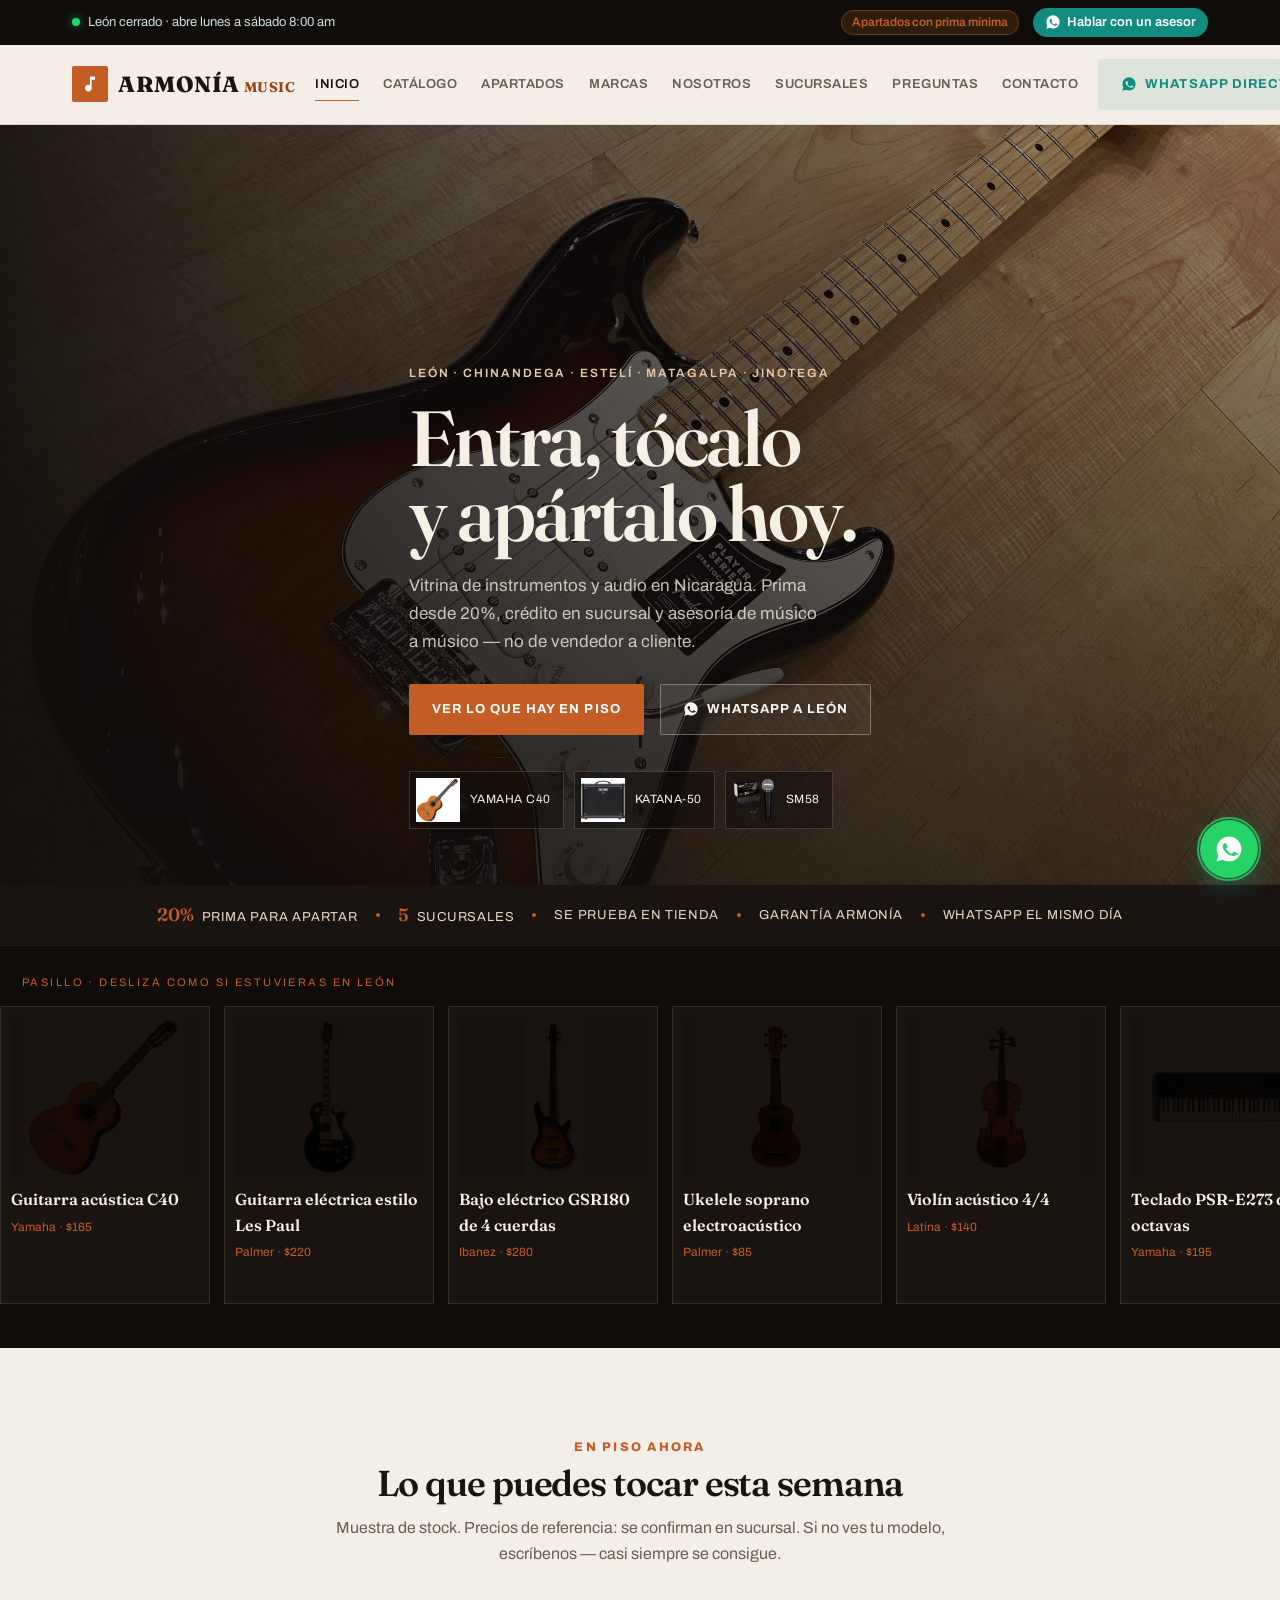
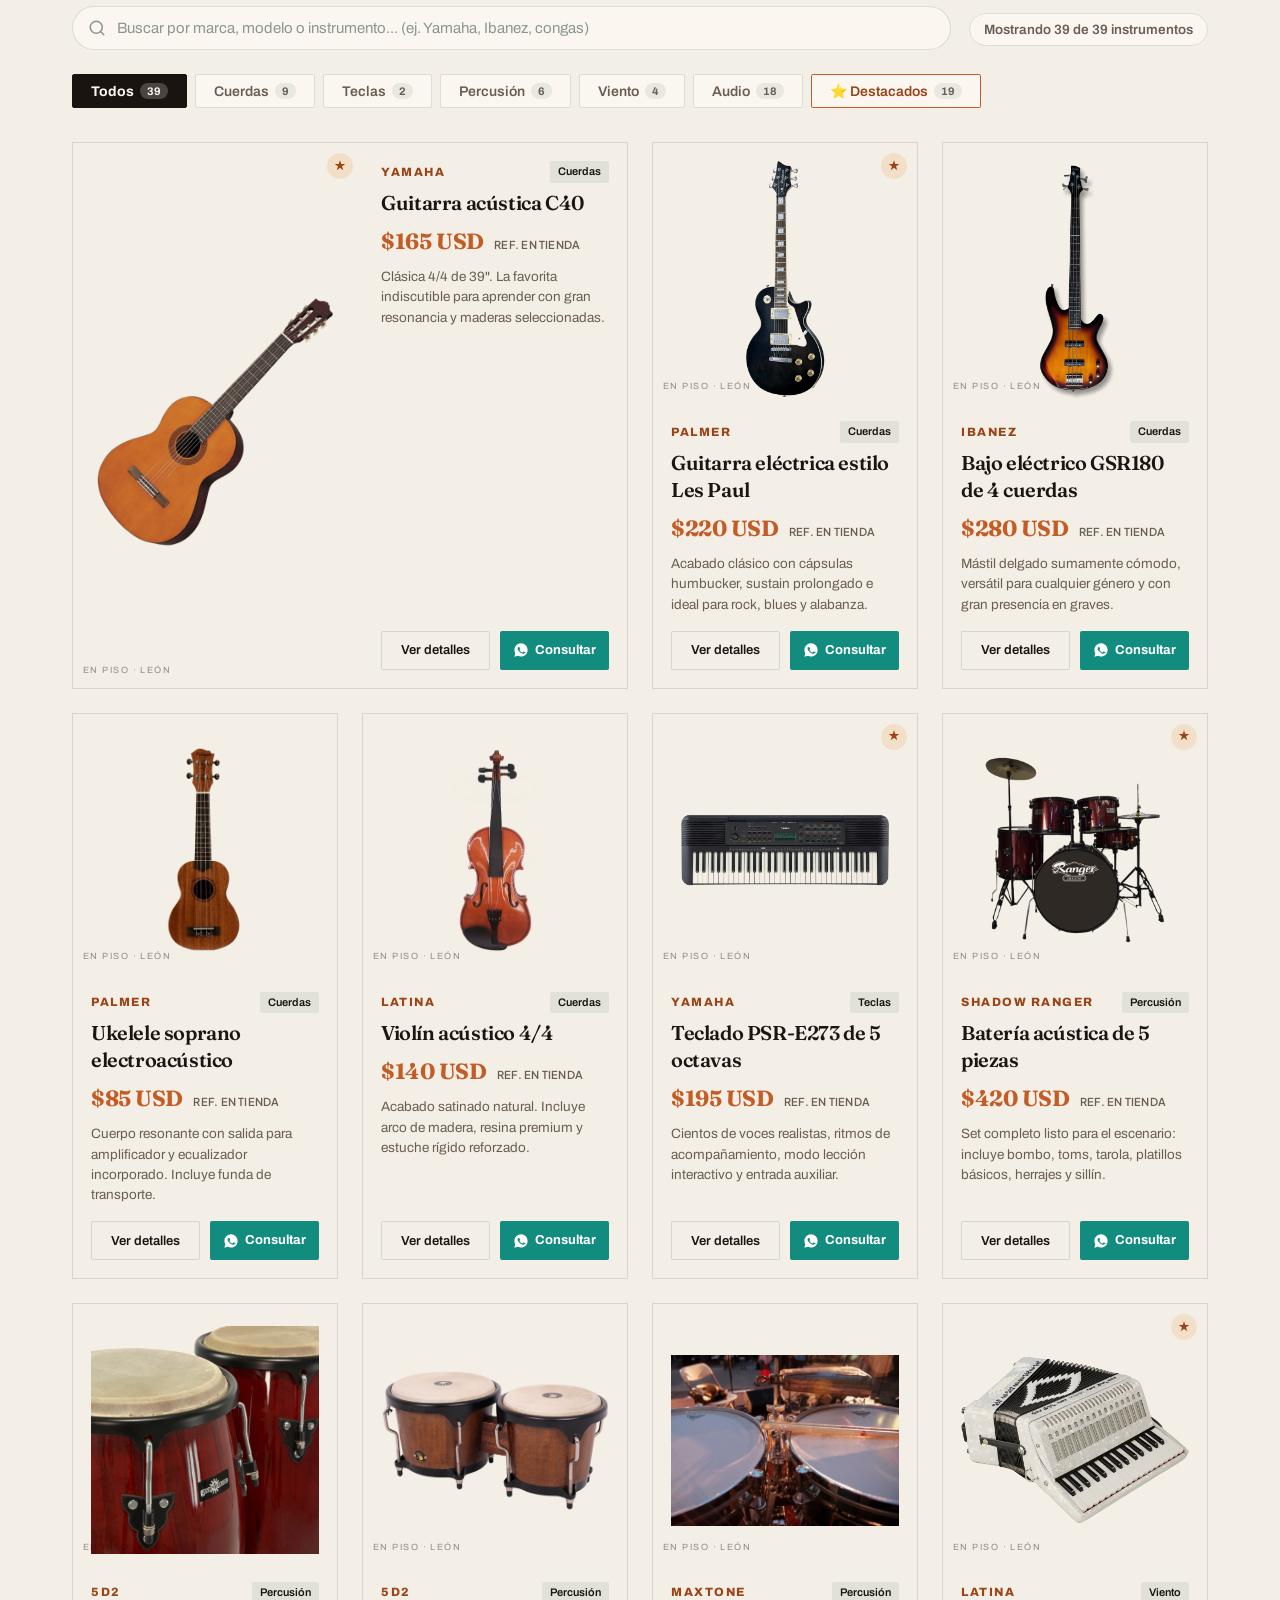
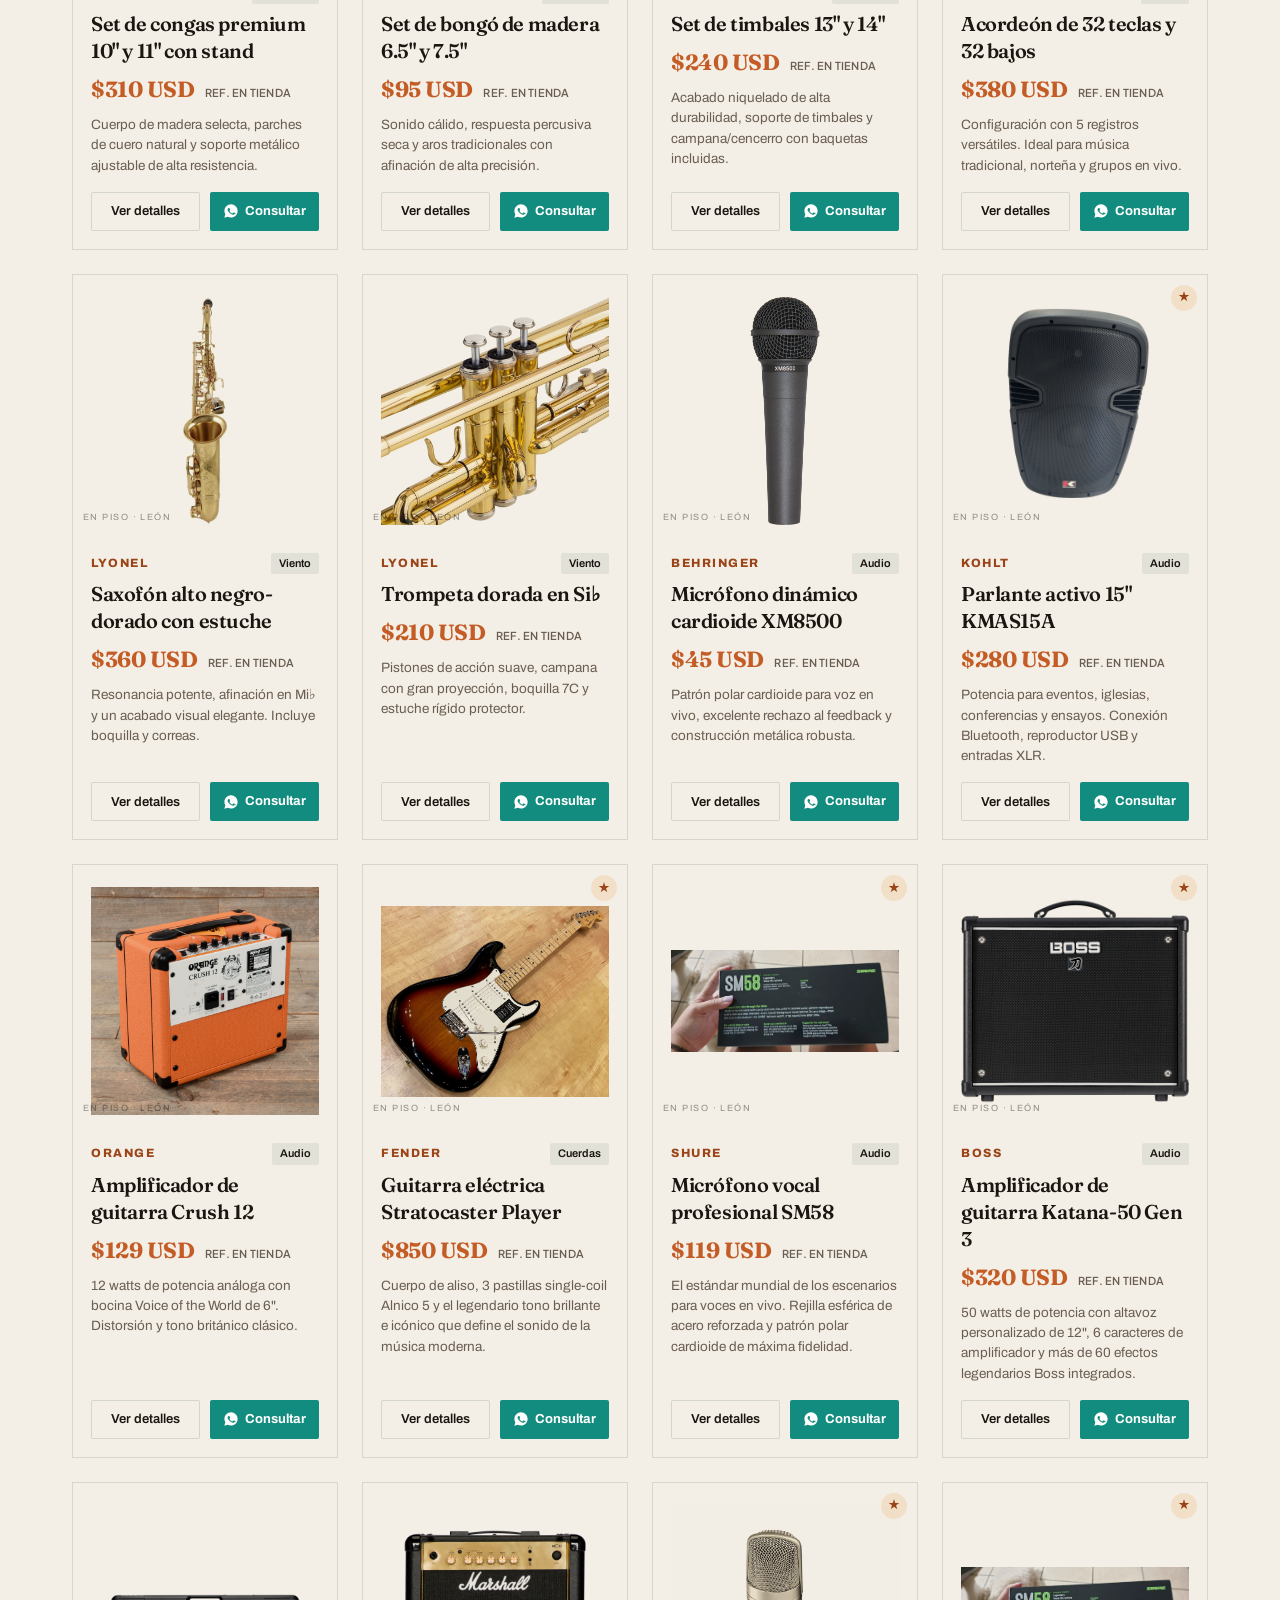
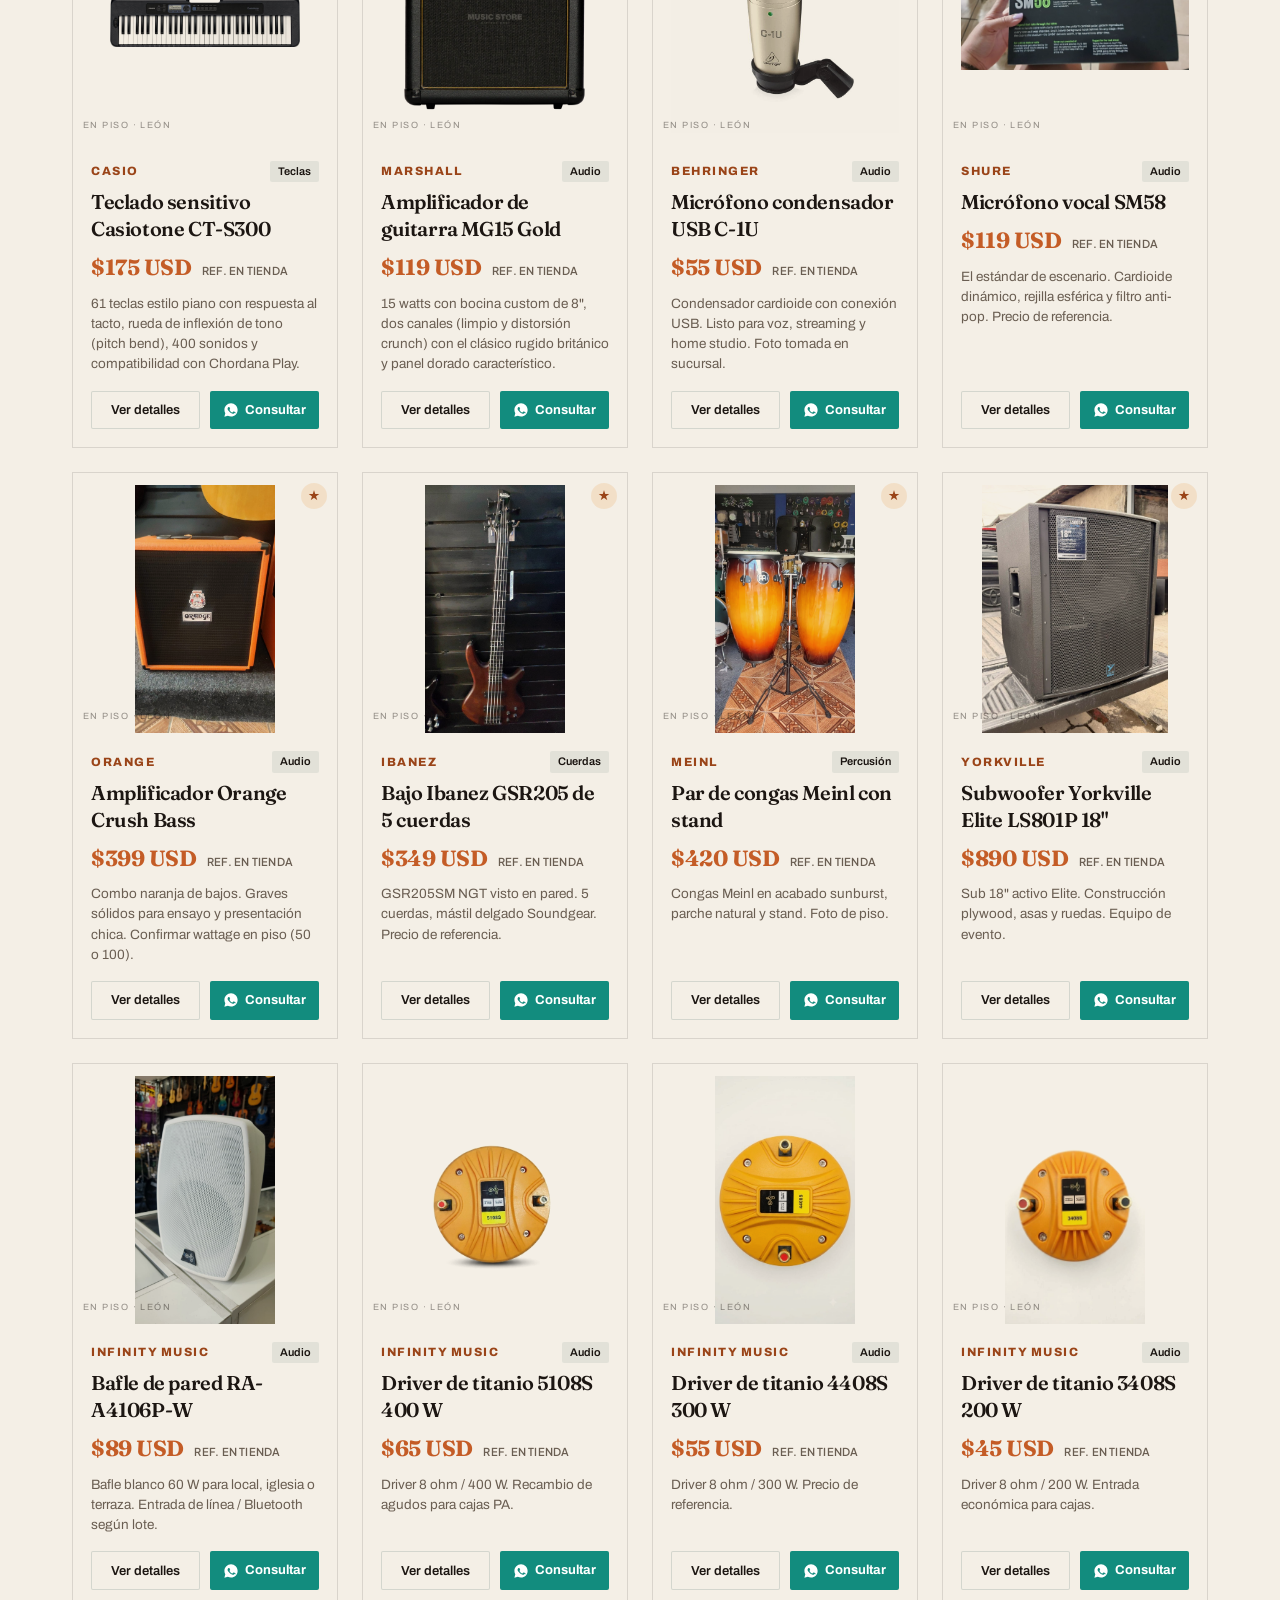
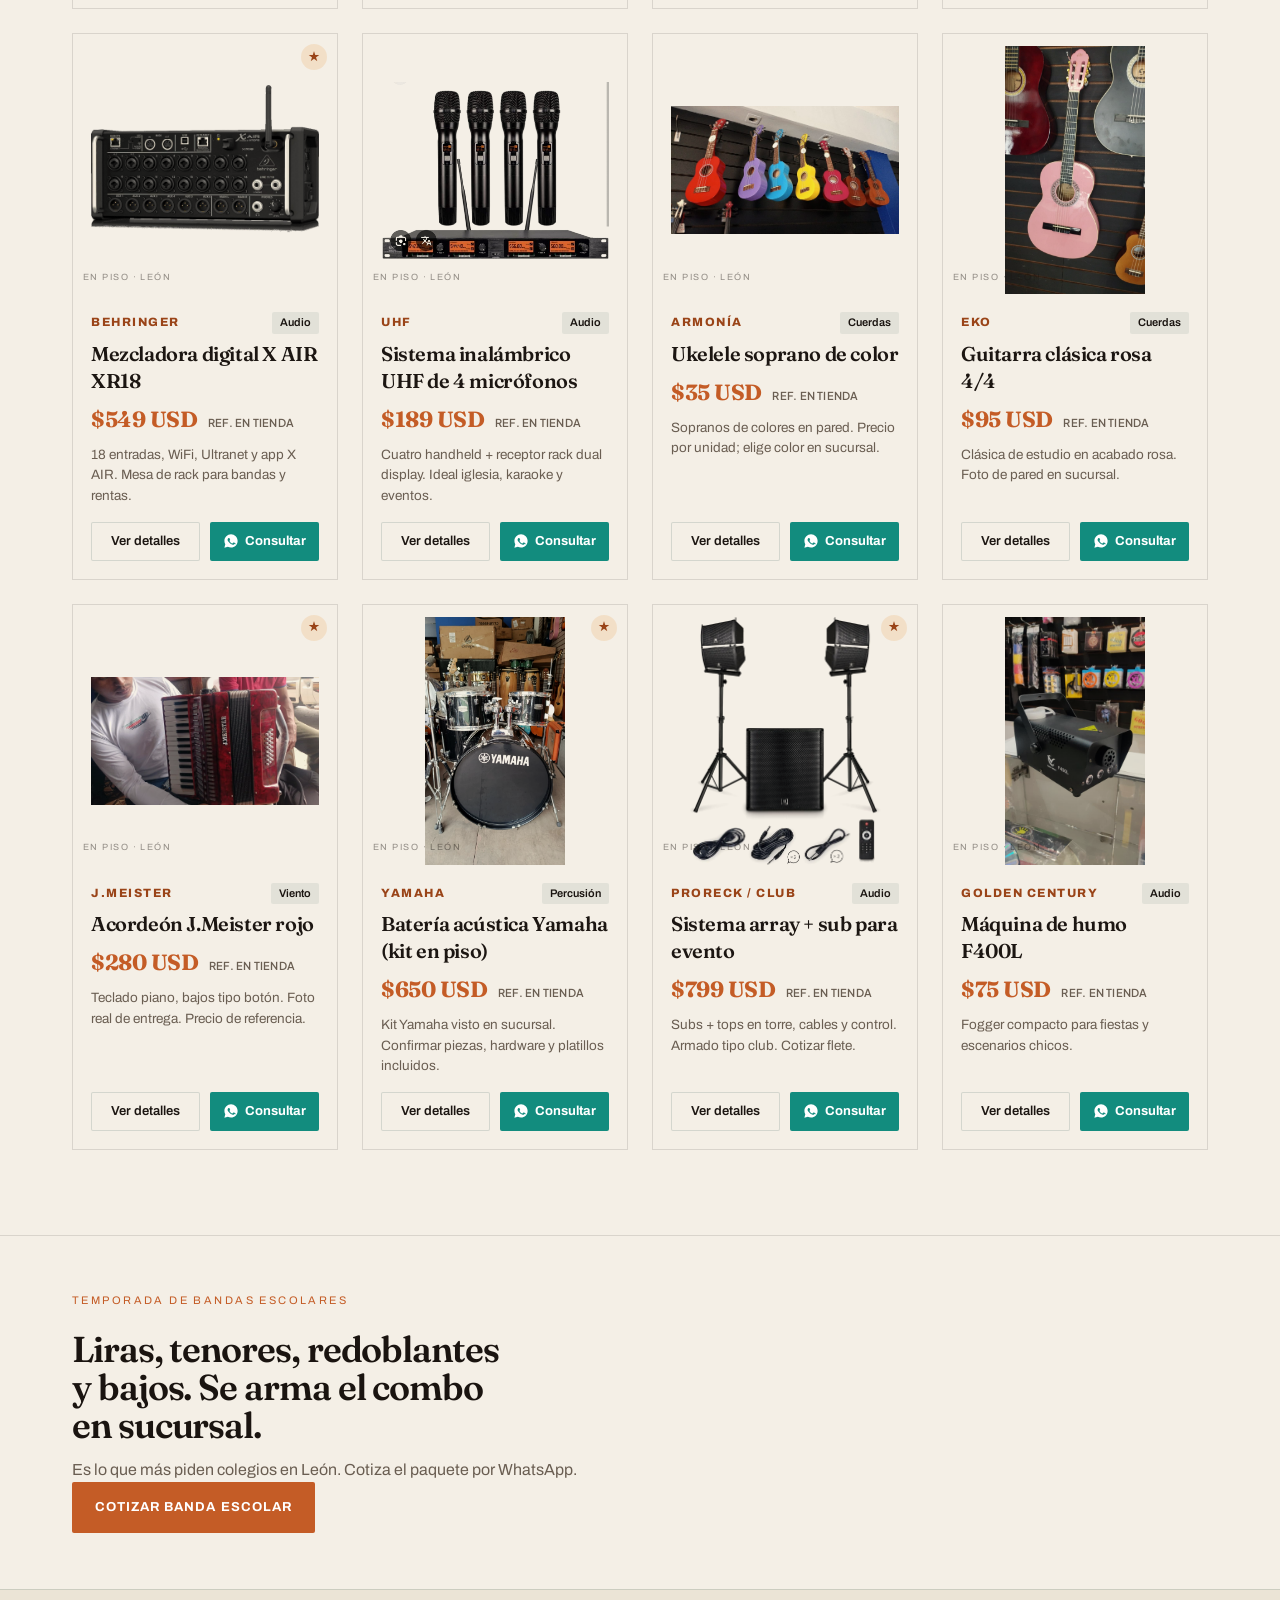
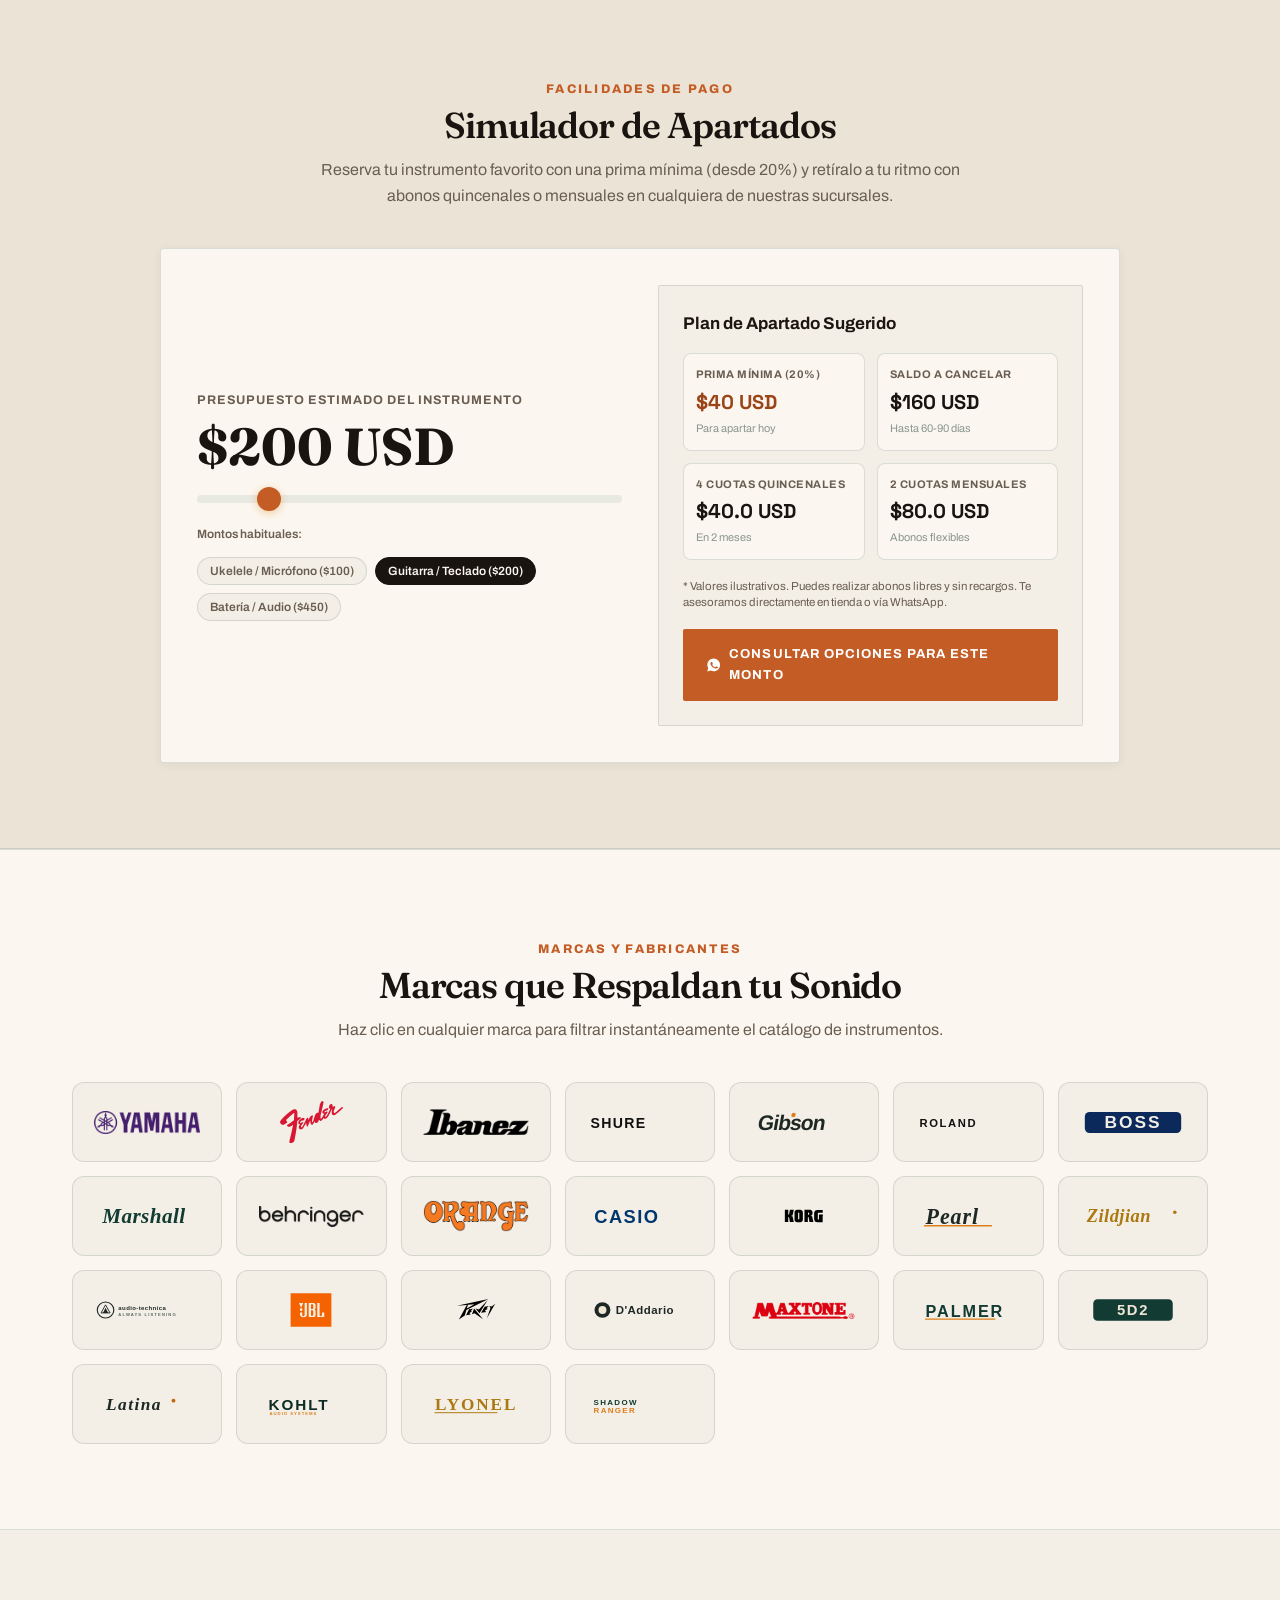
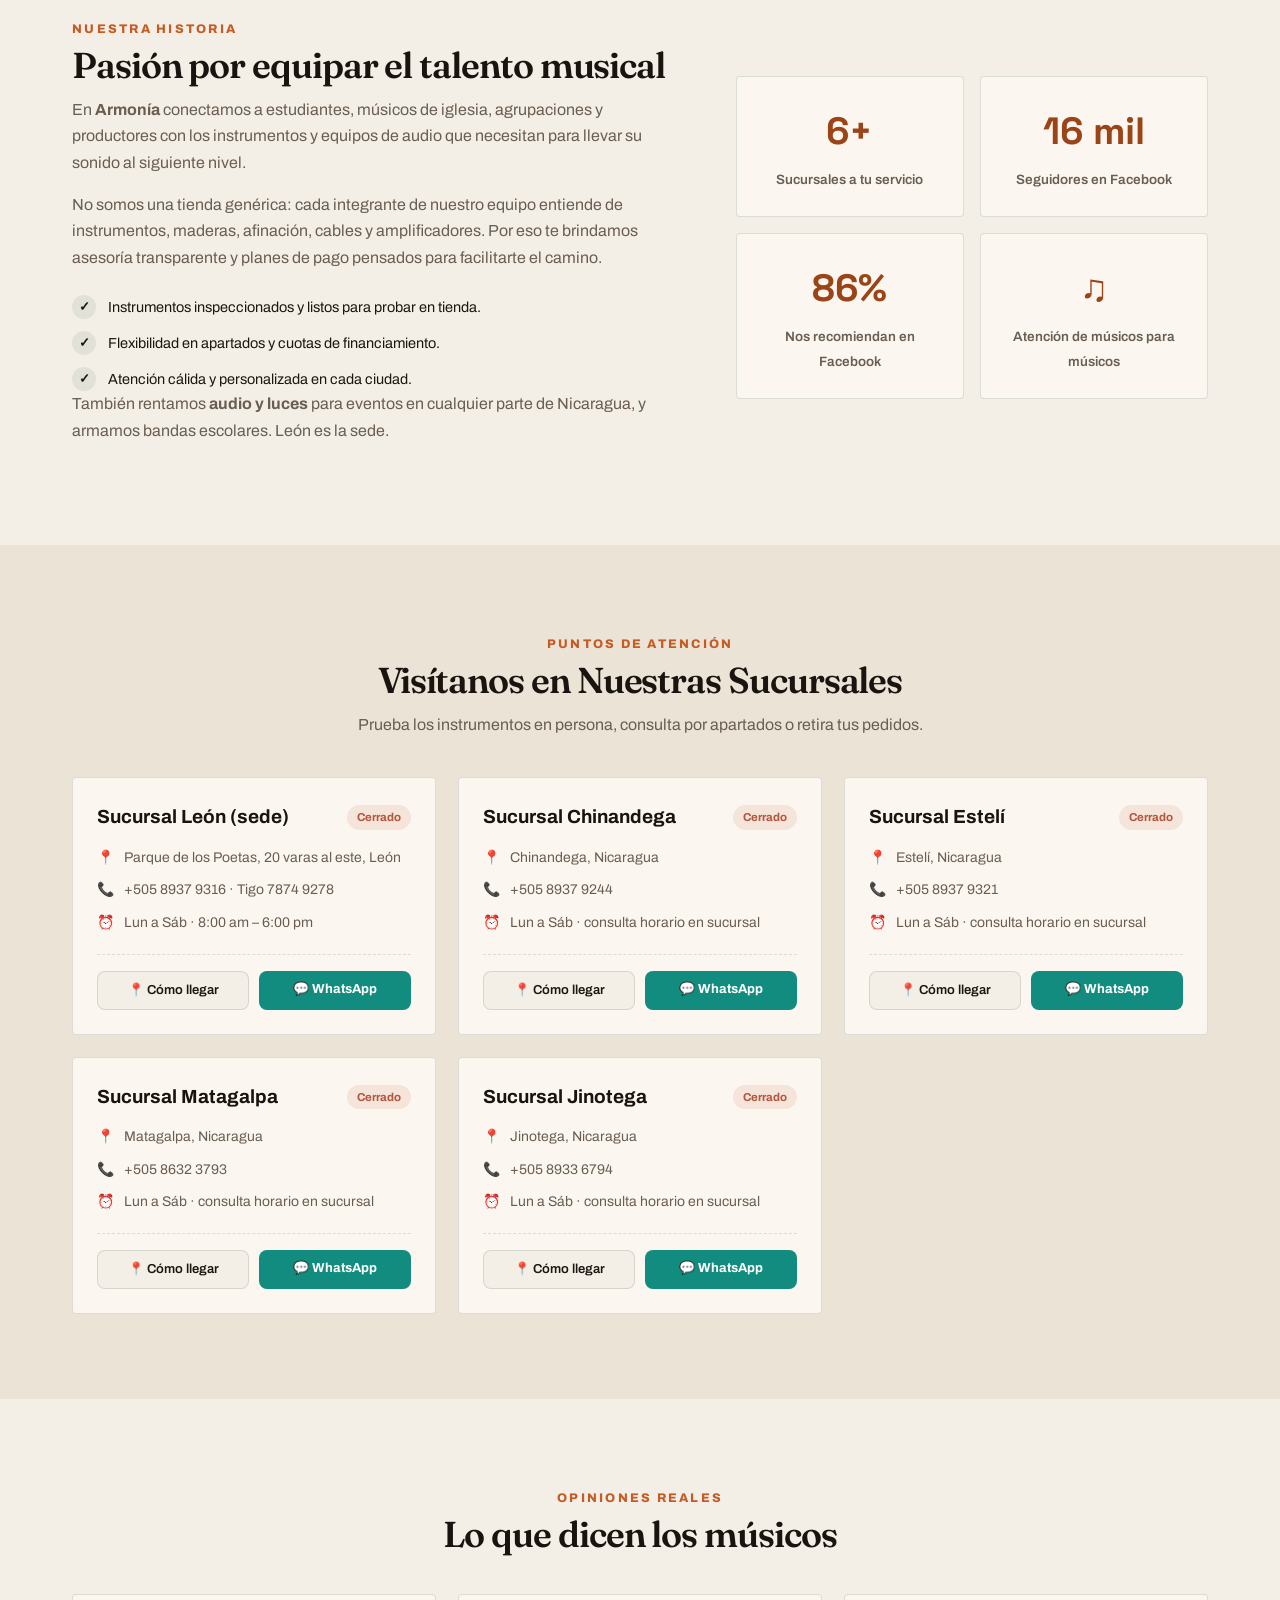
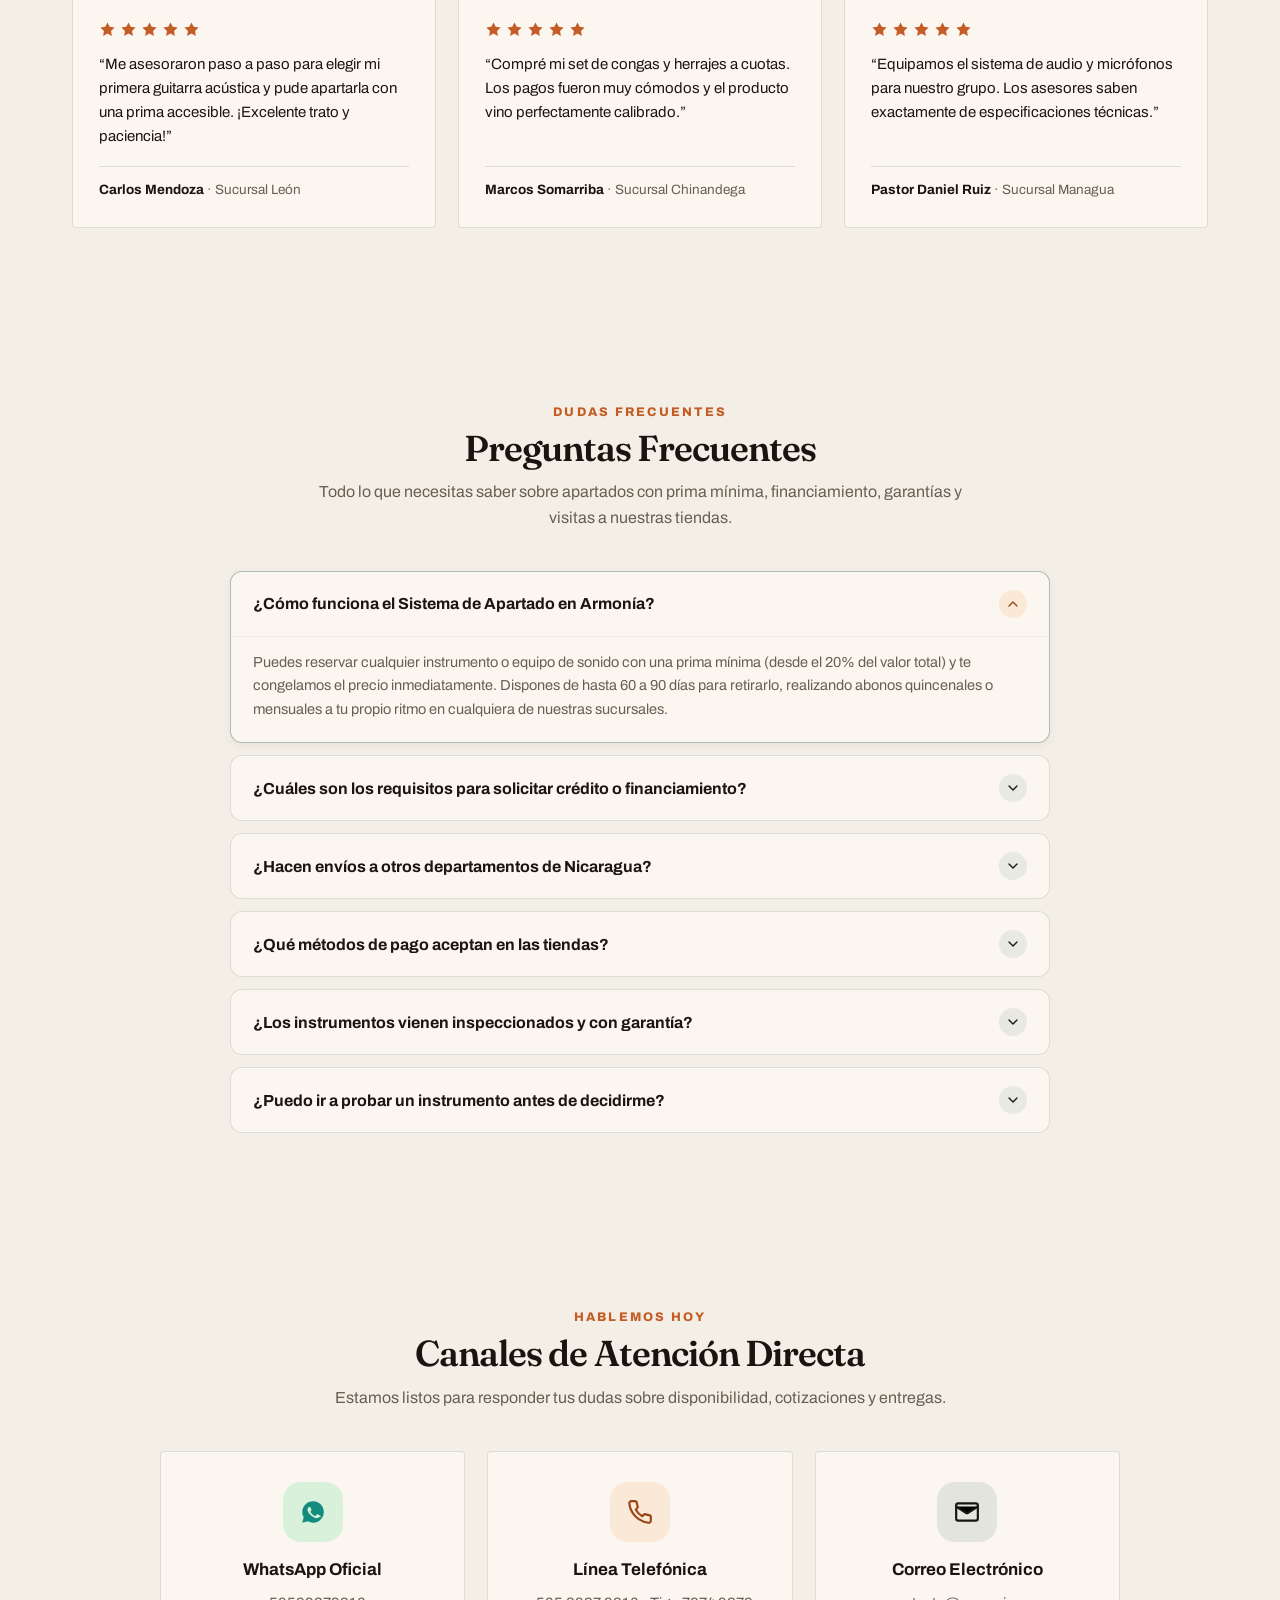
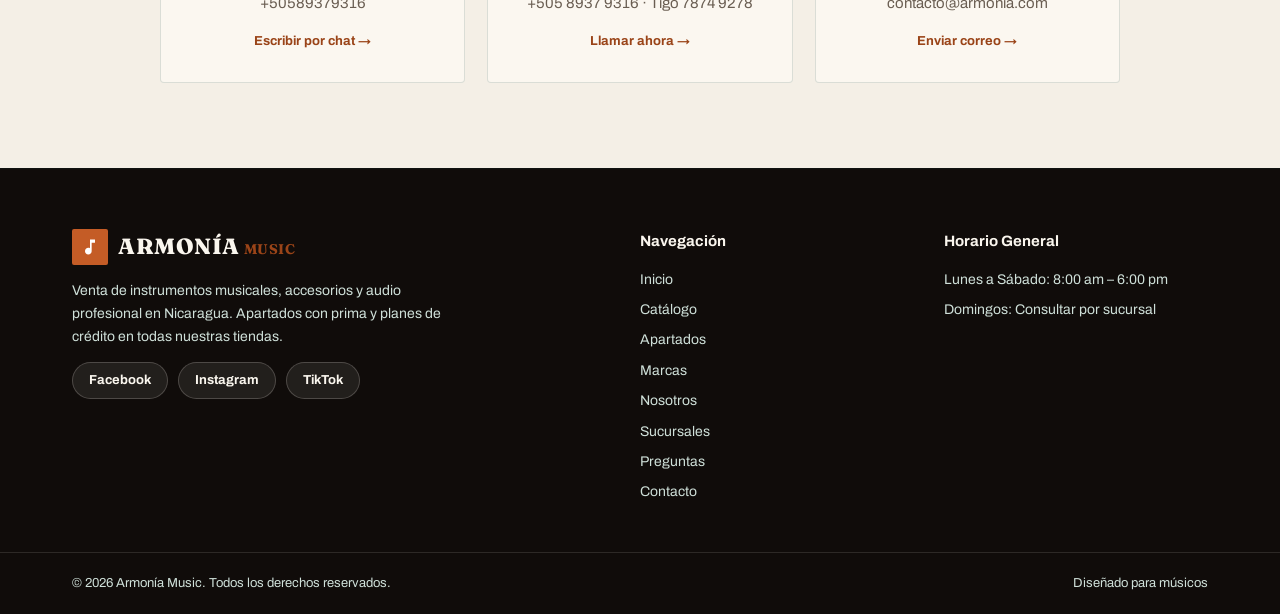
==== commit 0f18b469: "Add catalog-lote.js script to index-live-patched.html" ====
--- a/index-live-patched.html
+++ b/index-live-patched.html
@@ -825,5 +825,6 @@
 
         <script src="app.js?v=2.0"></script>
         <script src="datos-reales.js?v=2.2"></script>
+        <script src="catalog-lote.js?v=3.0"></script>
     </body>
 </html>
